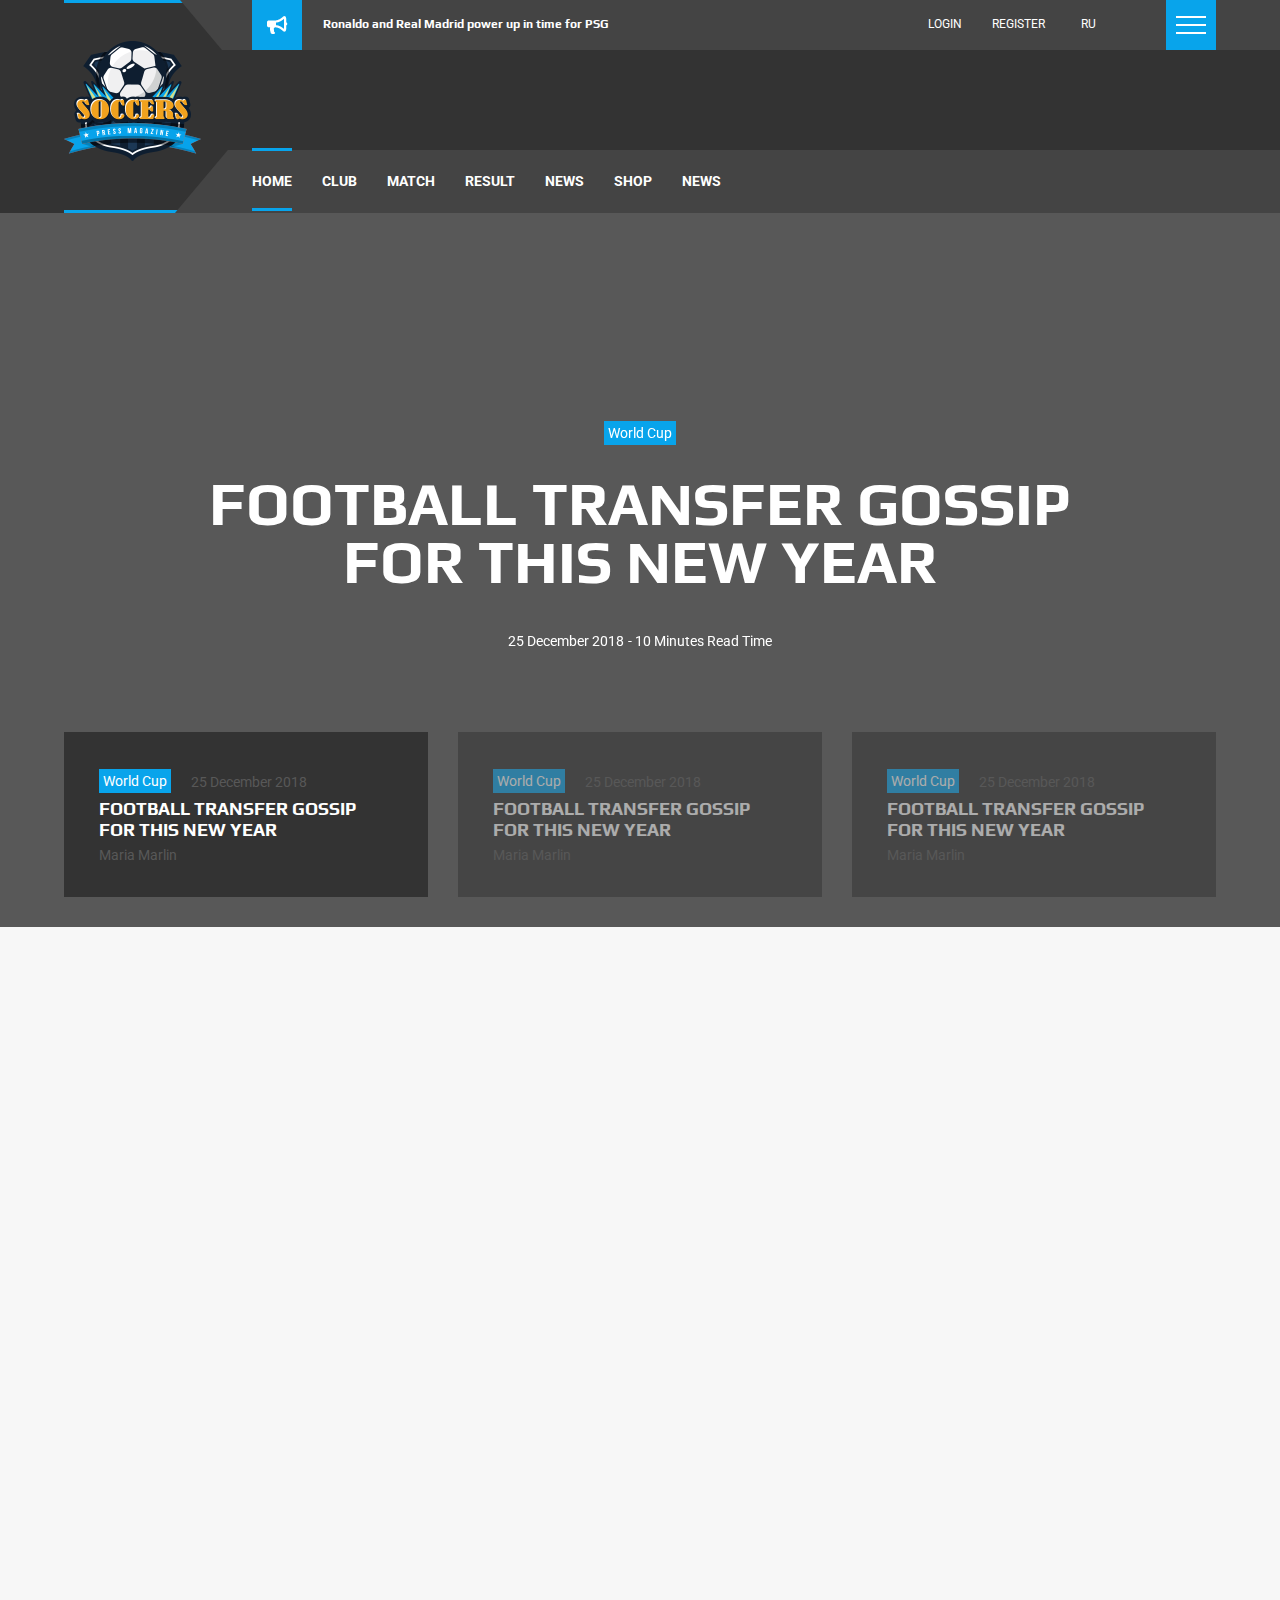
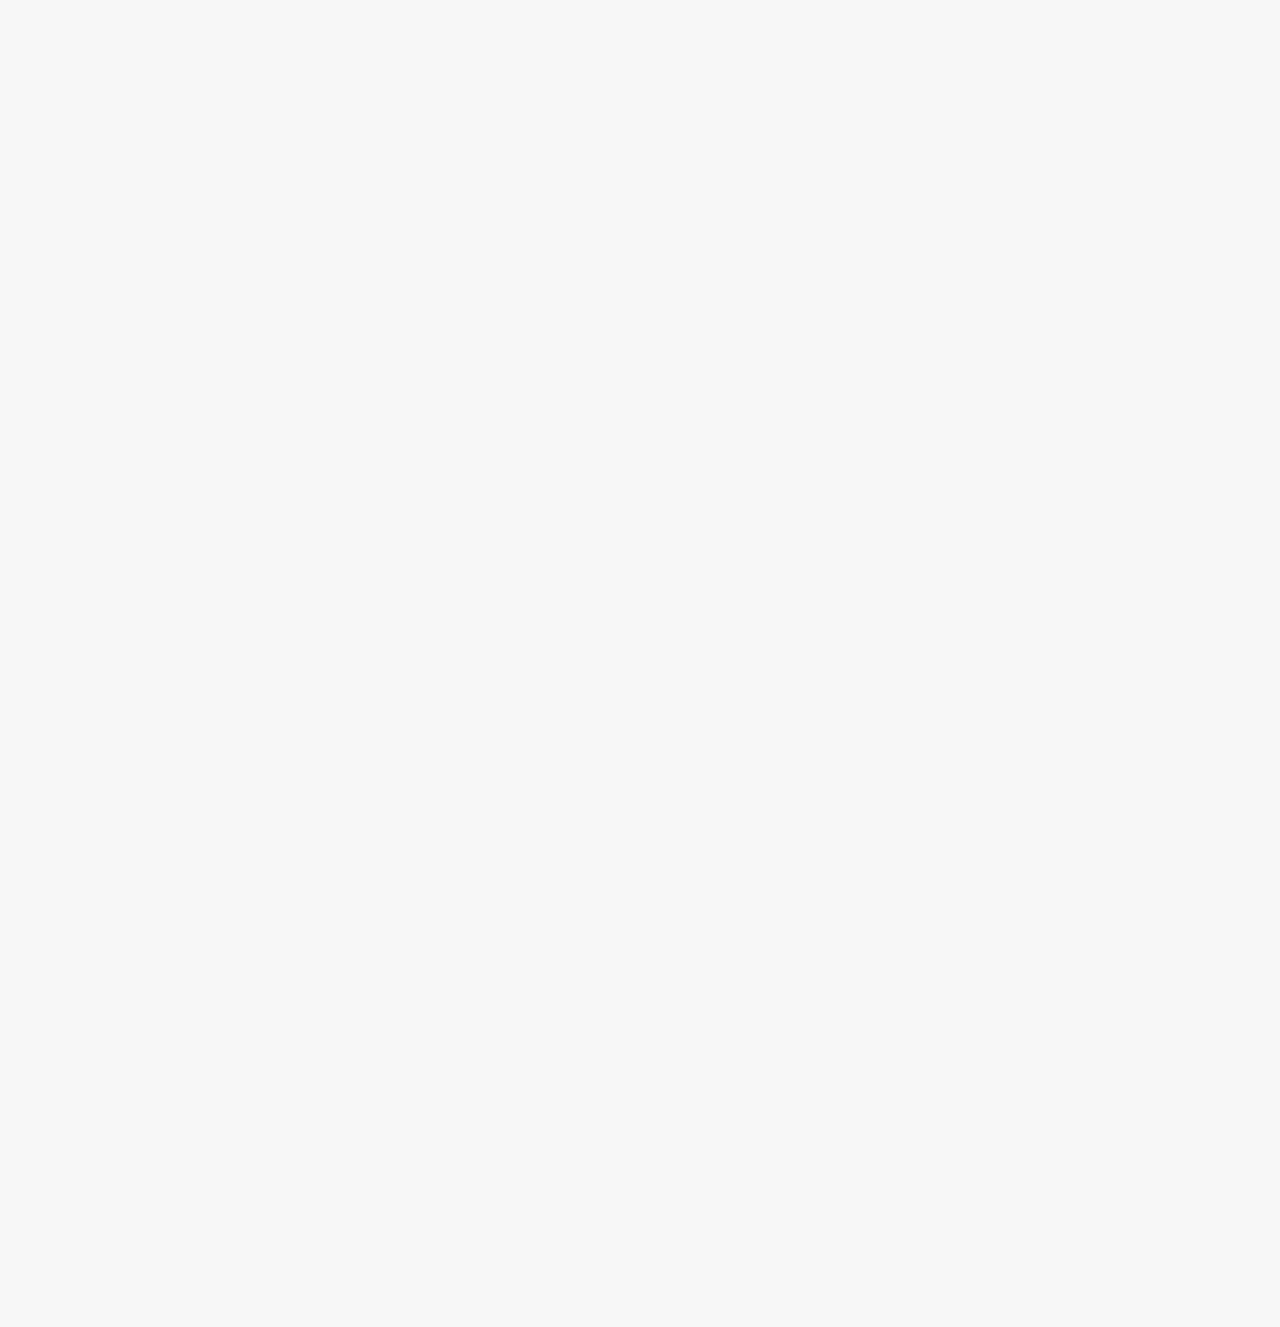
==== index.html @ 6a96afa2 "Сделал главный слайдер" ====
<!DOCTYPE html>
<html lang="ru">
<head>
  <meta charset="UTF-8">
  <meta http-equiv="X-UA-Compatible" content="IE=edge">
  <meta name="viewport" content="width=device-width, initial-scale=1.0">
  <title>Главная страница</title>
  <link rel="preconnect" href="https://fonts.googleapis.com">
  <link rel="preconnect" href="https://fonts.gstatic.com" crossorigin>
  <link href="https://fonts.googleapis.com/css2?family=Play:wght@400;700&family=Roboto:wght@300;400;500;700&display=swap"
    rel="stylesheet">
  <link rel="stylesheet" href="css/swiper-bundle.min.css">
  <link rel="stylesheet" href="css/style.css">
  <script src="https://kit.fontawesome.com/0639a1d61b.js" crossorigin="anonymous"></script>
</head>
<body>
  <header class="header">
    <div class="container">
      <div class="header-wrapper">
        <div class="header-top">
          <a href="" class="header__logo">
            <img src="img/logo/logo.png" alt="Logo">
          </a>
          <div class="header-top__recent">
            <a href="#" class="header-top__recent-btn">
              <img src="img/icon/header/recent.png" alt="">
            </a>
            <a href="" class="header-top__recent-news">
              <h4>Ronaldo and Real Madrid power up in time for PSG</h4>
            </a>
          </div>
          <!-- /.header-top__left -->

          <div class="header-top__nav">
            <a class="link header-top__link">
              Login
            </a>
            <a class="link header-top__link">
              Register
            </a>
            <div class="header-top__dropdown">
              <button class="header-top__dropbtn">RU
              </button>
              <div class="header-top__list">
                <a class="header-top__current" href="#">RU</a>
                <a href="#">UA</a>
              </div>
            </div>
          </div>
          <!-- /.header-top__nav -->

          <div class="menu header-menu">
            <button class="menu-button menu-start menu-line header-menu__button header-menu__line">
              <span>меню</span>
            </button>
          </div>
          <!-- /.header-top__menu -->
          <div class="background-top"></div>
        </div>
        <!-- /.header-top -->

        <div class="header-bottom">
          <nav class="header-nav">
            <ul class="header-nav__list">
              <li class="header-nav__item">
                <a href="#" class="link active-link header-nav__link header-nav__link--this">Home</a>
              </li>
              <li class="header-nav__item">
                <a href="#" class="link header-nav__link">Club</a>
              </li>
              <li class="header-nav__item">
                <a href="#" class="link header-nav__link">Match</a>
              </li>
              <li class="header-nav__item">
                <a href="#" class="link header-nav__link">Result</a>
              </li>
              <li class="header-nav__item">
                <a href="#" class="link header-nav__link">News</a>
              </li>
              <li class="header-nav__item">
                <a href="#" class="link header-nav__link">Shop</a>
              </li>
              <li class="header-nav__item">
                <a href="#" class="link header-nav__link">News</a>
              </li>
            </ul>
            <!-- /.header-nav__list -->
          </nav>
          <!-- /.header__nav -->

          <div class="header__social">
            <a href="" class="header__solial-link"><img src="" alt="">
              <i class="fab fa-telegram-plane"></i>
            </a>
            <a href="" class="header__solial-link"><img src="" alt="">
              <i class="fab fa-instagram"></i>
            </a>
            <a href="" class="header__solial-link"><img src="" alt=""></a>
          </div>
          <!-- /.header__social -->
          <div class="background-bottom"></div>
        </div>
        <!-- /.header-bottom -->
        
      </div>
      <!-- /.header-wrapper -->
    </div>
    <!-- /.container -->
  </header>
  <!-- /.header -->
  <div class="header-x"></div>

  <main class="main">
    <section class="top-slider">
      <div class="container">
        <div class="top-slider__wrapper">
          <div class="swiper mySwiper2 top-slider__top">
            <div class="swiper-wrapper top-slider__swiper-wrapper">
              <div class="swiper-slide top-slider__slide">
                <a href="#" class="top-slider__category">World Cup</a>
                <a href="#" class="top-slider__date">
                  <span>25 December 2018</span>
                  <span>- 10 Minutes Read Time</span>
                </a>
                <a href="#" class="top-slider__link">
                  <h3 class="title top-slider__title">Football transfer gossip for
                    this new year</h3>
                </a>
                <a href="#" class="top-slider__autor">
                  <span>Maria Marlin</span>
                </a>
              </div>
              <div class="swiper-slide top-slider__slide">
                <a href="#" class="top-slider__category">World Cup</a>
                <a href="#" class="top-slider__date">
                  <span>25 December 2018</span>
                  <span>- 10 Minutes Read Time</span>
                </a>
                <a href="#" class="top-slider__link">
                  <h3 class="title top-slider__title">Football transfer gossip for
                    this new year</h3>
                </a>
                <a href="#" class="top-slider__autor">
                  <span>Maria Marlin</span>
                </a>
              </div>
              <div class="swiper-slide top-slider__slide">
                <a href="#" class="top-slider__category">World Cup</a>
                <a href="#" class="top-slider__date">
                  <span>25 December 2018</span>
                  <span>- 10 Minutes Read Time</span>
                </a>
                <a href="#" class="top-slider__link">
                  <h3 class="title top-slider__title">Football transfer gossip for
                    this new year</h3>
                </a>
                <a href="#" class="top-slider__autor">
                  <span>Maria Marlin</span>
                </a>
              </div>
              <div class="swiper-slide top-slider__slide">
                <a href="#" class="top-slider__category">World Cup</a>
                <a href="#" class="top-slider__date">
                  <span>25 December 2018</span>
                  <span>- 10 Minutes Read Time</span>
                </a>
                <a href="#" class="top-slider__link">
                  <h3 class="title top-slider__title">Football transfer gossip for
                    this new year</h3>
                </a>
                <a href="#" class="top-slider__autor">
                  <span>Maria Marlin</span>
                </a>
              </div>
              <div class="swiper-slide top-slider__slide">
                <a href="#" class="top-slider__category">World Cup</a>
                <a href="#" class="top-slider__date">
                  <span>25 December 2018</span>
                  <span>- 10 Minutes Read Time</span>
                </a>
                <a href="#" class="top-slider__link">
                  <h3 class="title top-slider__title">Football transfer gossip for
                    this new year</h3>
                </a>
                <a href="#" class="top-slider__autor">
                  <span>Maria Marlin</span>
                </a>
              </div>
            </div>
          </div>
          <div thumbsSlider="" class="swiper mySwiper top-slider__bottom">
            <div class="swiper-wrapper top-slider__swiper-wrapper">
              <div class="swiper-slide top-slider__slide">
                <a href="#" class="top-slider__category">World Cup</a>
                <a href="#" class="top-slider__date">
                  <span>25 December 2018</span>
                  <span>10 Minutes Read Time</span>
                </a>
                <a href="#" class="top-slider__link">
                  <h3 class="title top-slider__title">Football transfer gossip for
                  this new year</h3>
                </a>
                <a href="#" class="top-slider__autor">
                  <span>Maria Marlin</span>
                </a>
              </div>
              <div class="swiper-slide top-slider__slide">
                <a href="#" class="top-slider__category">World Cup</a>
                <a href="#" class="top-slider__date">
                  <span>25 December 2018</span>
                  <span>10 Minutes Read Time</span>
                </a>
                <a href="#" class="top-slider__link">
                  <h3 class="title top-slider__title">Football transfer gossip for
                    this new year</h3>
                </a>
                <a href="#" class="top-slider__autor">
                  <span>Maria Marlin</span>
                </a>
              </div>
              <div class="swiper-slide top-slider__slide">
                <a href="#" class="top-slider__category">World Cup</a>
                <a href="#" class="top-slider__date">
                  <span>25 December 2018</span>
                  <span>10 Minutes Read Time</span>
                </a>
                <a href="#" class="top-slider__link">
                  <h3 class="title top-slider__title">Football transfer gossip for
                    this new year</h3>
                </a>
                <a href="#" class="top-slider__autor">
                  <span>Maria Marlin</span>
                </a>
              </div>
              <div class="swiper-slide top-slider__slide">
                <a href="#" class="top-slider__category">World Cup</a>
                <a href="#" class="top-slider__date">
                  <span>25 December 2018</span>
                  <span>10 Minutes Read Time</span>
                </a>
                <a href="#" class="top-slider__link">
                  <h3 class="title top-slider__title">Football transfer gossip for
                    this new year</h3>
                </a>
                <a href="#" class="top-slider__autor">
                  <span>Maria Marlin</span>
                </a>
              </div>
              <div class="swiper-slide top-slider__slide">
                <a href="#" class="top-slider__category">World Cup</a>
                <a href="#" class="top-slider__date">
                  <span>25 December 2018</span>
                  <span>10 Minutes Read Time</span>
                </a>
                <a href="#" class="top-slider__link">
                  <h3 class="title top-slider__title">Football transfer gossip for
                    this new year</h3>
                </a>
                <a href="#" class="top-slider__autor">
                  <span>Maria Marlin</span>
                </a>
              </div>
            </div>
          </div>
        </div>
        <!-- /.top-slider__wrapper -->
      </div>
      <!-- /.container -->
    </section>
    <!-- /.top-slider -->

  </main>
  <!-- /.main -->

  <div class="height"></div>

  <script src="js/plugins/swiper-bundle.min.js"></script>
  <script src="js/script.js"></script>
</body>
</html>
---- css/style.css ----
/*! normalize.css v8.0.1 | MIT License | github.com/necolas/normalize.css */
/* Document
   ========================================================================== */
/**
 * 1. Correct the line height in all browsers.
 * 2. Prevent adjustments of font size after orientation changes in iOS.
 */
html {
  line-height: 1.15;
  /* 1 */
  -webkit-text-size-adjust: 100%;
  /* 2 */
}

/* Sections
   ========================================================================== */
/**
 * Remove the margin in all browsers.
 */
body {
  margin: 0;
}

/**
 * Render the `main` element consistently in IE.
 */
main {
  display: block;
}

/**
 * Correct the font size and margin on `h1` elements within `section` and
 * `article` contexts in Chrome, Firefox, and Safari.
 */
h1 {
  font-size: 2em;
  margin: 0.67em 0;
}

/* Grouping content
   ========================================================================== */
/**
 * 1. Add the correct box sizing in Firefox.
 * 2. Show the overflow in Edge and IE.
 */
hr {
  box-sizing: content-box;
  /* 1 */
  height: 0;
  /* 1 */
  overflow: visible;
  /* 2 */
}

/**
 * 1. Correct the inheritance and scaling of font size in all browsers.
 * 2. Correct the odd `em` font sizing in all browsers.
 */
pre {
  font-family: monospace, monospace;
  /* 1 */
  font-size: 1em;
  /* 2 */
}

/* Text-level semantics
   ========================================================================== */
/**
 * Remove the gray background on active links in IE 10.
 */
a {
  background-color: transparent;
}

/**
 * 1. Remove the bottom border in Chrome 57-
 * 2. Add the correct text decoration in Chrome, Edge, IE, Opera, and Safari.
 */
abbr[title] {
  border-bottom: none;
  /* 1 */
  text-decoration: underline;
  /* 2 */
  text-decoration: underline dotted;
  /* 2 */
}

/**
 * Add the correct font weight in Chrome, Edge, and Safari.
 */
b,
strong {
  font-weight: bolder;
}

/**
 * 1. Correct the inheritance and scaling of font size in all browsers.
 * 2. Correct the odd `em` font sizing in all browsers.
 */
code,
kbd,
samp {
  font-family: monospace, monospace;
  /* 1 */
  font-size: 1em;
  /* 2 */
}

/**
 * Add the correct font size in all browsers.
 */
small {
  font-size: 80%;
}

/**
 * Prevent `sub` and `sup` elements from affecting the line height in
 * all browsers.
 */
sub,
sup {
  font-size: 75%;
  line-height: 0;
  position: relative;
  vertical-align: baseline;
}

sub {
  bottom: -0.25em;
}

sup {
  top: -0.5em;
}

/* Embedded content
   ========================================================================== */
/**
 * Remove the border on images inside links in IE 10.
 */
img {
  border-style: none;
}

/* Forms
   ========================================================================== */
/**
 * 1. Change the font styles in all browsers.
 * 2. Remove the margin in Firefox and Safari.
 */
button,
input,
optgroup,
select,
textarea {
  font-family: inherit;
  /* 1 */
  font-size: 100%;
  /* 1 */
  line-height: 1.15;
  /* 1 */
  margin: 0;
  /* 2 */
}

/**
 * Show the overflow in IE.
 * 1. Show the overflow in Edge.
 */
button,
input {
  /* 1 */
  overflow: visible;
}

/**
 * Remove the inheritance of text transform in Edge, Firefox, and IE.
 * 1. Remove the inheritance of text transform in Firefox.
 */
button,
select {
  /* 1 */
  text-transform: none;
}

/**
 * Correct the inability to style clickable types in iOS and Safari.
 */
button,
[type="button"],
[type="reset"],
[type="submit"] {
  -webkit-appearance: button;
}

/**
 * Remove the inner border and padding in Firefox.
 */
button::-moz-focus-inner,
[type="button"]::-moz-focus-inner,
[type="reset"]::-moz-focus-inner,
[type="submit"]::-moz-focus-inner {
  border-style: none;
  padding: 0;
}

/**
 * Restore the focus styles unset by the previous rule.
 */
button:-moz-focusring,
[type="button"]:-moz-focusring,
[type="reset"]:-moz-focusring,
[type="submit"]:-moz-focusring {
  outline: 1px dotted ButtonText;
}

/**
 * Correct the padding in Firefox.
 */
fieldset {
  padding: 0.35em 0.75em 0.625em;
}

/**
 * 1. Correct the text wrapping in Edge and IE.
 * 2. Correct the color inheritance from `fieldset` elements in IE.
 * 3. Remove the padding so developers are not caught out when they zero out
 *    `fieldset` elements in all browsers.
 */
legend {
  box-sizing: border-box;
  /* 1 */
  color: inherit;
  /* 2 */
  display: table;
  /* 1 */
  max-width: 100%;
  /* 1 */
  padding: 0;
  /* 3 */
  white-space: normal;
  /* 1 */
}

/**
 * Add the correct vertical alignment in Chrome, Firefox, and Opera.
 */
progress {
  vertical-align: baseline;
}

/**
 * Remove the default vertical scrollbar in IE 10+.
 */
textarea {
  overflow: auto;
}

/**
 * 1. Add the correct box sizing in IE 10.
 * 2. Remove the padding in IE 10.
 */
[type="checkbox"],
[type="radio"] {
  box-sizing: border-box;
  /* 1 */
  padding: 0;
  /* 2 */
}

/**
 * Correct the cursor style of increment and decrement buttons in Chrome.
 */
[type="number"]::-webkit-inner-spin-button,
[type="number"]::-webkit-outer-spin-button {
  height: auto;
}

/**
 * 1. Correct the odd appearance in Chrome and Safari.
 * 2. Correct the outline style in Safari.
 */
[type="search"] {
  -webkit-appearance: textfield;
  /* 1 */
  outline-offset: -2px;
  /* 2 */
}

/**
 * Remove the inner padding in Chrome and Safari on macOS.
 */
[type="search"]::-webkit-search-decoration {
  -webkit-appearance: none;
}

/**
 * 1. Correct the inability to style clickable types in iOS and Safari.
 * 2. Change font properties to `inherit` in Safari.
 */
::-webkit-file-upload-button {
  -webkit-appearance: button;
  /* 1 */
  font: inherit;
  /* 2 */
}

/* Interactive
   ========================================================================== */
/*
 * Add the correct display in Edge, IE 10+, and Firefox.
 */
details {
  display: block;
}

/*
 * Add the correct display in all browsers.
 */
summary {
  display: list-item;
}

/* Misc
   ========================================================================== */
/**
 * Add the correct display in IE 10+.
 */
template {
  display: none;
}

/**
 * Add the correct display in IE 10.
 */
[hidden] {
  display: none;
}

* {
  box-sizing: border-box;
}

img {
  margin: 0;
  max-width: 100%;
}

li {
  list-style-type: none;
}

h1, h2, h3, h4, p {
  margin: 0;
}

h1, h2, h3, h4, h5, h6 {
  font-family: 'Play', sans-serif;
}

p {
  color: #444444;
}

button, input, a {
  outline: none;
  cursor: pointer;
  color: #ffffff;
}

html {
  scroll-behavior: smooth;
}

body {
  position: relative;
  height: 100%;
  background-color: #F7F7F7;
  color: #ffffff;
  font-family: 'Roboto', sans-serif;
  font-size: 16px;
}

.container {
  width: 90%;
  max-width: 1170px;
  margin: auto;
}

.title {
  font-family: 'Play', sans-serif;
  font-weight: 700;
  font-style: normal;
  letter-spacing: normal;
  text-transform: uppercase;
  line-height: normal;
  text-decoration: none;
}

.header {
  background-color: #333333;
  position: fixed;
  top: 0;
  left: 0;
  right: 0;
  overflow: hidden;
  z-index: 100;
}

.header-wrapper {
  position: relative;
}

.header__logo img {
  height: 120px;
}

.header__logo {
  position: absolute;
  z-index: -1;
  top: 0;
  padding-top: 38px;
  padding-bottom: 45px;
  border-top: 3px solid #08a4eb;
  border-bottom: 3px solid #08a4eb;
  transition: all 0.4s ease;
}

.header__logo--scroll {
  transition: all 0.4s ease;
  transform: scale(0.4) translateY(-90px);
  border-top: 0px solid #08a4eb;
  border-bottom: 0px solid #08a4eb;
  padding: 0;
}

.header-top {
  position: relative;
  display: flex;
  justify-content: space-between;
  align-items: center;
  height: 50px;
  z-index: 10;
}

.header-top__recent {
  display: flex;
  justify-content: space-between;
  align-items: center;
  margin-left: 188px;
}

.header-top__recent-btn {
  height: 50px;
  width: 50px;
  background-color: #08a4eb;
  margin-right: 21px;
  display: flex;
  align-items: center;
  justify-content: center;
}

.header-top__recent-news {
  font-size: 12px;
  font-weight: 400;
  font-style: normal;
  letter-spacing: normal;
  text-align: left;
  text-decoration: none;
}

.header-top__nav {
  display: flex;
  align-items: center;
  justify-content: space-between;
  margin-right: 84px;
}

.header-top__link {
  font-size: 12px;
  font-weight: 400;
  font-style: normal;
  letter-spacing: normal;
  margin-right: 30px;
  text-transform: uppercase;
}

.header-top__dropdown {
  display: flex;
  align-items: start;
}

.header-top__dropbtn {
  padding: none;
  border: none;
  background-color: transparent;
  font-size: 12px;
  font-weight: 400;
  font-style: normal;
  letter-spacing: normal;
  margin-right: 30px;
  text-transform: uppercase;
}

.header-top__list {
  display: none;
}

.header-menu {
  position: absolute;
  top: 0;
  right: 0;
  height: 50px;
  width: 50px;
  background-color: #08a4eb;
  z-index: 11;
}

.header-bottom {
  position: relative;
  margin-top: 100px;
  height: 63px;
  display: flex;
  justify-content: space-between;
  align-items: center;
  z-index: 10;
  transition: all 0.4s ease;
}

.header-bottom--scroll {
  transition: all 0.4s ease;
  margin-top: 10px;
}

.header-bottom--opacity {
  z-index: -100;
  margin-top: -64px;
  opacity: 0;
}

.header-nav {
  margin-left: 188px;
}

.header-nav__list {
  padding: 0;
  display: flex;
  justify-content: space-between;
}

.header-nav__link {
  position: relative;
  font-size: 14px;
  font-weight: 700;
  font-style: normal;
  letter-spacing: normal;
  text-transform: uppercase;
  margin-right: 30px;
  text-decoration: none;
}

.header-nav__link--this {
  padding-top: 22px;
  padding-bottom: 19px;
  border-top: 3px solid #08a4eb;
  border-bottom: 3px solid #08a4eb;
}

.header__social {
  display: flex;
  align-items: center;
}

.header__solial-link {
  text-decoration: none;
  margin-right: 30px;
  font-size: 20px;
  font-weight: 400;
  font-style: normal;
  line-height: normal;
  letter-spacing: normal;
}

.active-link {
  position: relative;
}

.background-top {
  position: absolute;
  z-index: -1;
  top: 0;
  right: -100vw;
  left: 137px;
  height: 50px;
  background-color: #444444;
  transform: skew(40deg, 0);
}

.background-bottom {
  height: 64px;
  background-color: #444444;
  position: absolute;
  z-index: -1;
  top: 0;
  right: -100vw;
  left: 137px;
  transform: skew(-40deg, 0);
}

.menu:focus {
  outline: none;
}

.menu-button {
  display: block;
  position: absolute;
  right: 0;
  top: 0;
  overflow: hidden;
  margin: 0;
  padding: 0;
  width: 50px;
  height: 72px;
  font-size: 0;
  box-shadow: none;
  cursor: pointer;
  background-color: transparent;
  border: none;
}

.menu-button:focus {
  outline: none;
}

.menu-button span {
  display: block;
  position: absolute;
  top: 24px;
  left: 10px;
  right: 10px;
  height: 2px;
  background: #fff;
}

.menu-button span::before, .menu .menu-button span::after {
  position: absolute;
  display: block;
  left: 0;
  width: 100%;
  height: 2px;
  background: #fff;
  content: "";
}

.menu-button span::before {
  top: -8px;
}

.menu-button span::after {
  bottom: -8px;
}

.menu-line span {
  transition: all 0.3s ease;
}

.menu-line span::before, .menu .menu-line span::after {
  transition-duration: 0.3s, 0.3s;
  transition-delay: 0.3s, 0s;
}

.menu-line span::before {
  transition-property: top, transform;
}

.menu-line span::after {
  transition-property: bottom, transform;
}

.menu-line.menu-active span {
  background: none;
}

.menu-line.menu-active span::before {
  top: 0;
  transform: rotate(-45deg);
}

.menu-line.menu-active span::after {
  bottom: 0;
  transform: rotate(45deg);
}

.menu-line.menu-active span::before .menu-line.menu-active span::after {
  transition-delay: 0s, 0.3s;
}

.height {
  height: 2000px;
}

.header-x {
  height: 50px;
  background-color: #585858;
}

.swiper {
  width: 100%;
  height: 100%;
}

.swiper-slide {
  text-align: center;
  font-size: 18px;
  background: #fff;
  /* Center slide text vertically */
  display: flex;
  justify-content: center;
  align-items: center;
}

.swiper-slide img {
  display: block;
  width: 100%;
  height: 100%;
  object-fit: cover;
}

.swiper {
  width: 100%;
  height: 300px;
  margin-left: auto;
  margin-right: auto;
}

.swiper-slide {
  background-size: cover;
  background-position: center;
}

.mySwiper2 {
  height: 432px;
  width: 100%;
}

.mySwiper {
  height: 165px;
  box-sizing: border-box;
  margin-top: 30px;
  padding: 0;
}

.mySwiper .swiper-slide {
  width: 25%;
  height: 100%;
  opacity: 0.5;
}

.mySwiper .swiper-slide-thumb-active {
  opacity: 1;
}

.swiper-slide img {
  display: block;
  width: 100%;
  height: 100%;
  object-fit: cover;
}

.top-slider {
  background-color: #585858;
}

.top-slider__wrapper {
  padding-top: 220px;
  overflow: hidden;
  padding-bottom: 30px;
  transition: all 0.4s ease;
}

.top-slider__wrapper--padding {
  transition: all 0.4s ease;
  padding-top: 50px;
}

.top-slider__slide span {
  font-size: 14px;
  font-weight: 400;
  font-style: normal;
  letter-spacing: normal;
  line-height: normal;
  color: #585858;
}

.top-slider__date {
  text-decoration: none;
}

.top-slider__bottom .top-slider__date span:nth-child(2) {
  display: none;
}

.top-slider__bottom .top-slider__slide {
  display: flex;
  background-color: #333333;
  padding: 35px 35px 30px 35px;
  justify-content: start;
  flex-wrap: wrap;
  align-items: center;
}

.top-slider__bottom .top-slider__link {
  flex-basis: 100%;
}

.top-slider__category {
  padding: 4px;
  background-color: #08a4eb;
  text-decoration: none;
  font-size: 14px;
  font-weight: 400;
  font-style: normal;
  letter-spacing: normal;
  line-height: normal;
  color: #fff;
}

.top-slider__autor {
  text-decoration: none;
}

.top-slider__bottom .top-slider__category {
  margin-right: 20px;
}

.top-slider__bottom .top-slider__title {
  font-size: 18px;
  text-align: left;
}

.top-slider__link {
  text-decoration: none;
}

.top-slider__top .top-slider__slide {
  background-color: transparent;
  display: flex;
  flex-direction: column;
  align-items: center;
  justify-content: center;
  padding-top: 100px;
}

.top-slider__top .top-slider__category {
  color: #fff;
  order: 1;
}

.top-slider__top .top-slider__link {
  width: 80%;
  margin-top: 30px;
  margin-bottom: 39px;
  padding: 0;
  order: 2;
}

.top-slider__top .top-slider__title {
  font-size: 60px;
  line-height: 58px;
  font-style: normal;
  letter-spacing: normal;
  font-weight: 700;
}

.top-slider__top .top-slider__date {
  text-decoration: none;
  order: 3;
}

.top-slider__top .top-slider__date span {
  color: #fff;
}

.top-slider__top .top-slider__autor {
  display: none;
}
/*# sourceMappingURL=style.css.map */
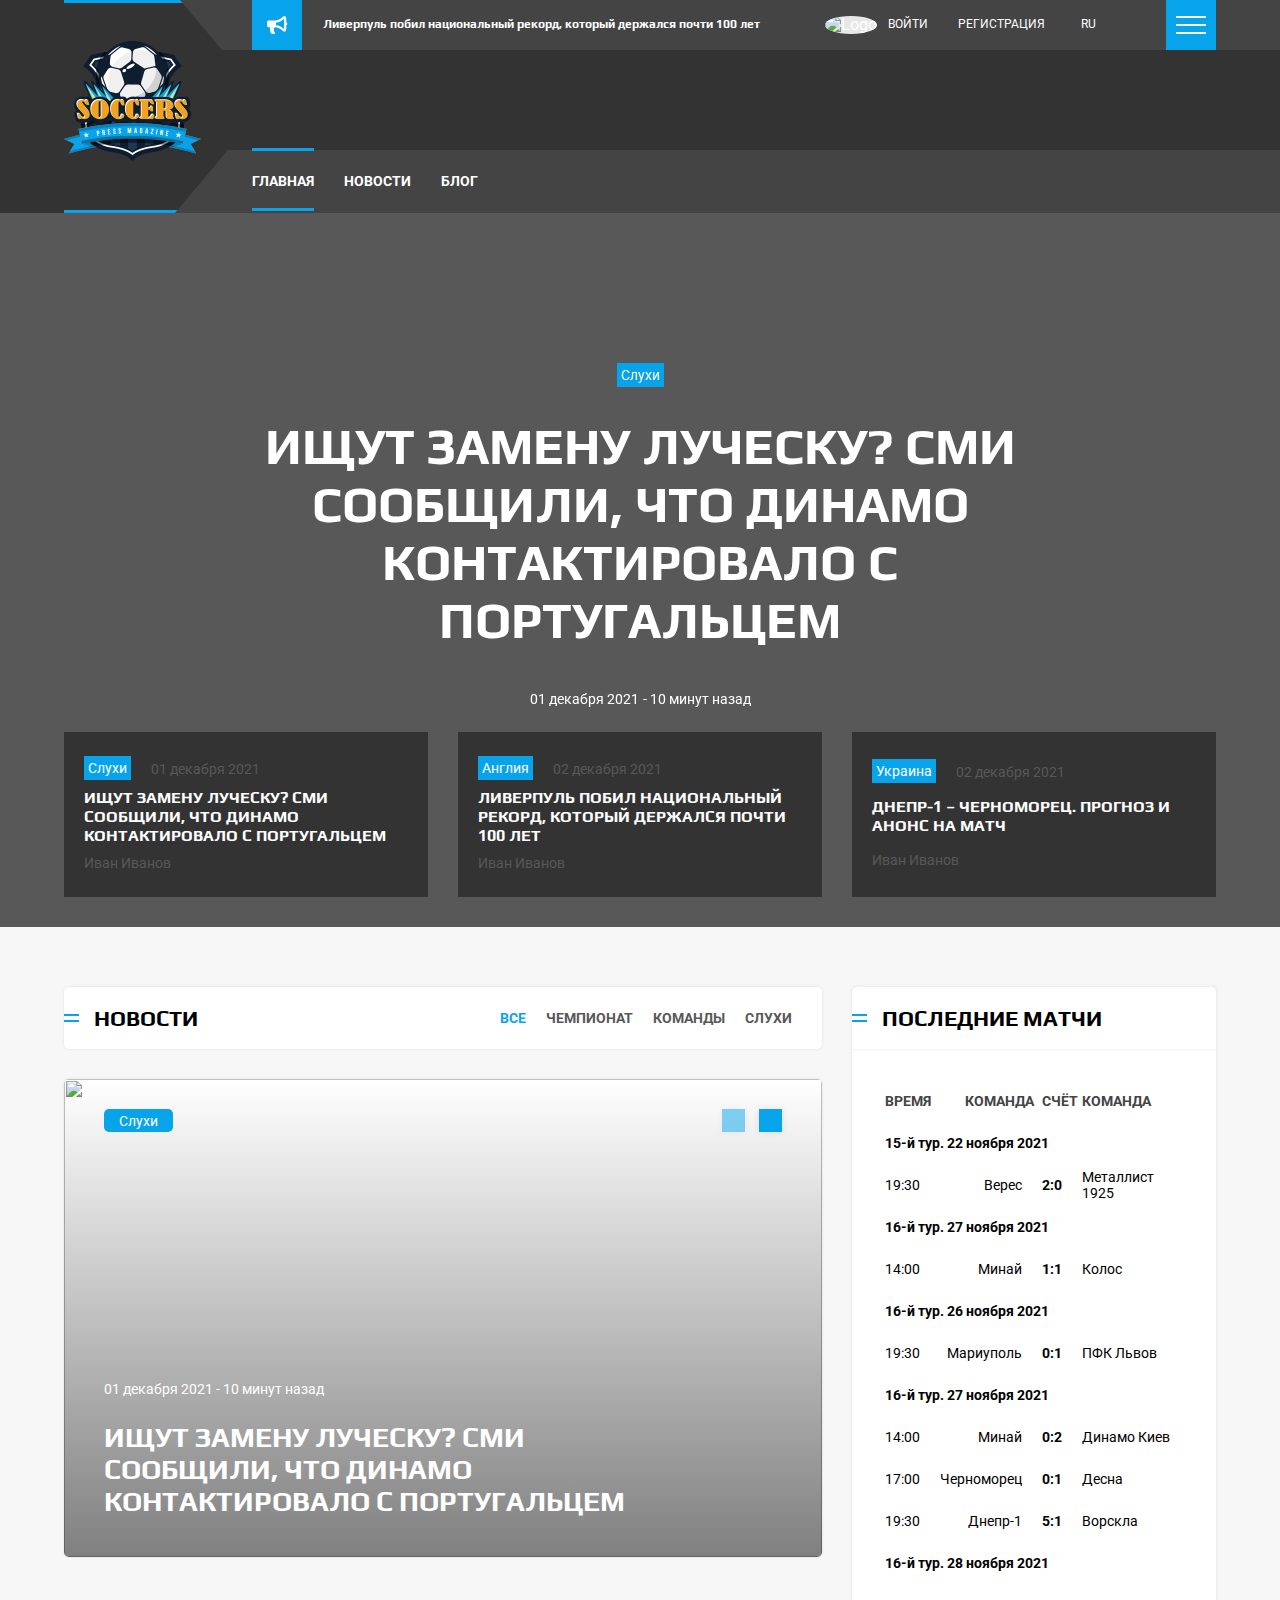
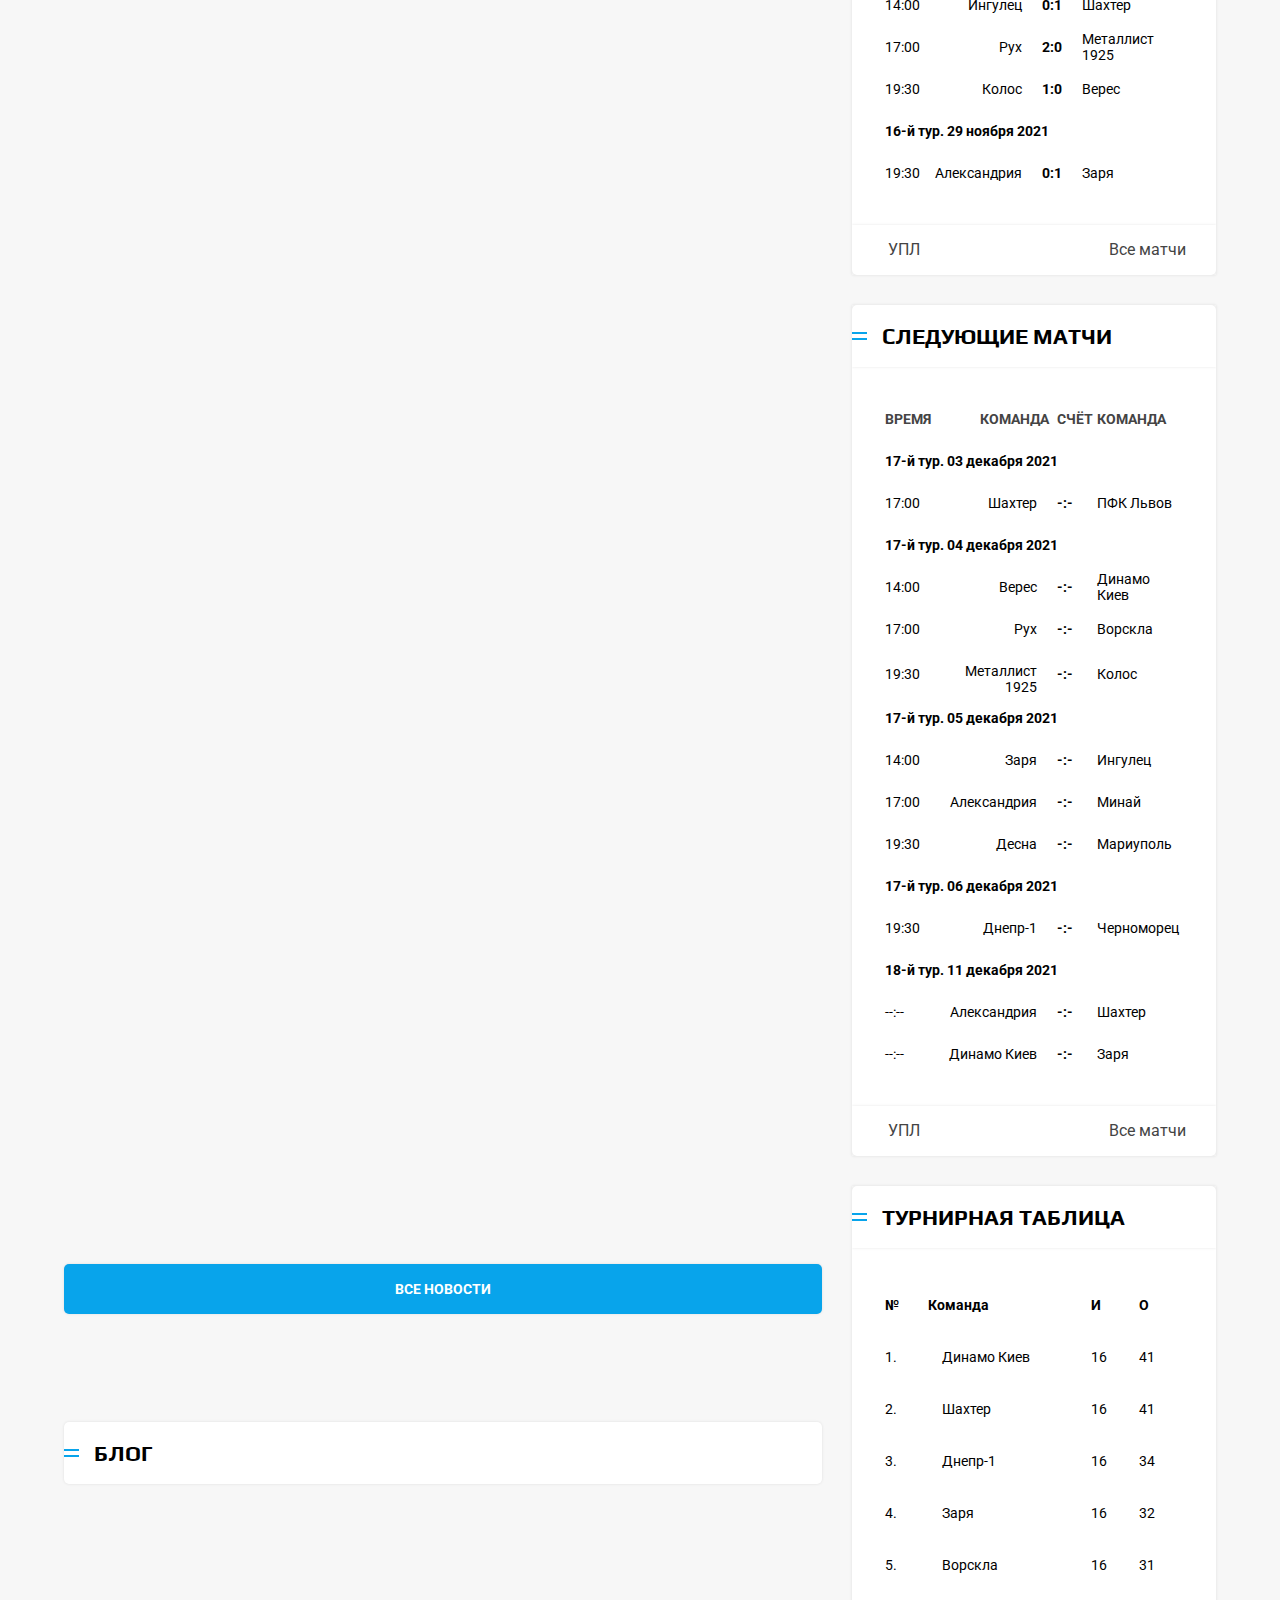
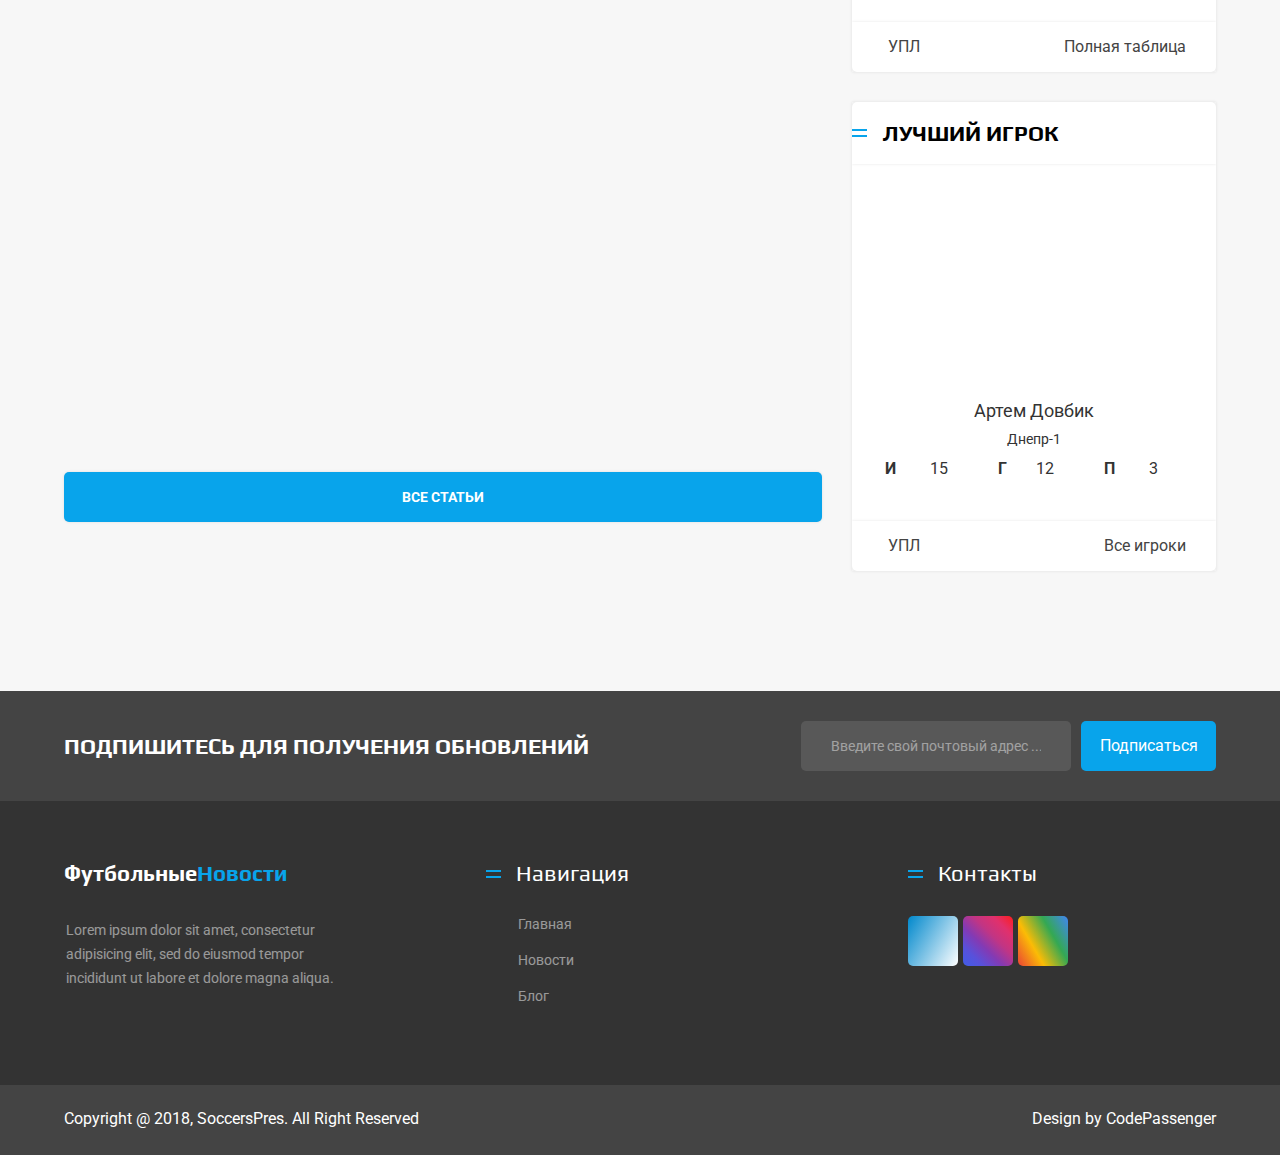
==== commit 01d2b1da: "Анимации" ====
--- a/index.html
+++ b/index.html
@@ -9,6 +9,7 @@
   <link rel="preconnect" href="https://fonts.gstatic.com" crossorigin>
   <link href="https://fonts.googleapis.com/css2?family=Play:wght@400;700&family=Roboto:wght@300;400;500;700&display=swap"
     rel="stylesheet">
+  <link rel="stylesheet" href="css/aos.css">
   <link rel="stylesheet" href="css/swiper-bundle.min.css">
   <link rel="stylesheet" href="css/style.css">
   <script src="https://kit.fontawesome.com/0639a1d61b.js" crossorigin="anonymous"></script>
@@ -22,24 +23,27 @@
             <img src="img/logo/logo.png" alt="Logo">
           </a>
           <div class="header-top__recent">
-            <a href="#" class="header-top__recent-btn">
+            <a href="#" class="button header-top__recent-btn">
               <img src="img/icon/header/recent.png" alt="">
             </a>
             <a href="" class="header-top__recent-news">
-              <h4>Ronaldo and Real Madrid power up in time for PSG</h4>
+              <h4>Ливерпуль побил национальный рекорд, который держался почти 100 лет</h4>
             </a>
           </div>
           <!-- /.header-top__left -->
 
           <div class="header-top__nav">
-            <a class="link header-top__link">
-              Login
+            <a class="header-top__login">
+              <img src="img/news/test.jpg" alt="Logo">
             </a>
             <a class="link header-top__link">
-              Register
+              Войти
+            </a>
+            <a class="link header-top__link">
+              Регистрация
             </a>
             <div class="header-top__dropdown">
-              <button class="header-top__dropbtn">RU
+              <button class="dropbtn header-top__dropbtn">RU <i class="fas fa-chevron-down"></i>
               </button>
               <div class="header-top__list">
                 <a class="header-top__current" href="#">RU</a>
@@ -48,7 +52,6 @@
             </div>
           </div>
           <!-- /.header-top__nav -->
-
           <div class="menu header-menu">
             <button class="menu-button menu-start menu-line header-menu__button header-menu__line">
               <span>меню</span>
@@ -63,25 +66,13 @@
           <nav class="header-nav">
             <ul class="header-nav__list">
               <li class="header-nav__item">
-                <a href="#" class="link active-link header-nav__link header-nav__link--this">Home</a>
+                <a href="#" class="link active-link header-nav__link header-nav__link--this">Главная</a>
               </li>
               <li class="header-nav__item">
-                <a href="#" class="link header-nav__link">Club</a>
+                <a href="#" class="link header-nav__link">Новости</a>
               </li>
               <li class="header-nav__item">
-                <a href="#" class="link header-nav__link">Match</a>
-              </li>
-              <li class="header-nav__item">
-                <a href="#" class="link header-nav__link">Result</a>
-              </li>
-              <li class="header-nav__item">
-                <a href="#" class="link header-nav__link">News</a>
-              </li>
-              <li class="header-nav__item">
-                <a href="#" class="link header-nav__link">Shop</a>
-              </li>
-              <li class="header-nav__item">
-                <a href="#" class="link header-nav__link">News</a>
+                <a href="#" class="link header-nav__link">Блог</a>
               </li>
             </ul>
             <!-- /.header-nav__list -->
@@ -95,7 +86,6 @@
             <a href="" class="header__solial-link"><img src="" alt="">
               <i class="fab fa-instagram"></i>
             </a>
-            <a href="" class="header__solial-link"><img src="" alt=""></a>
           </div>
           <!-- /.header__social -->
           <div class="background-bottom"></div>
@@ -109,155 +99,152 @@
   </header>
   <!-- /.header -->
   <div class="header-x"></div>
+  <div class="background-mobile"></div>
 
   <main class="main">
     <section class="top-slider">
       <div class="container">
         <div class="top-slider__wrapper">
+          <div class="top-slider__pagination">
+            <div class="top-slider__pagination-wrap">
+              <button class="top-slider__btn top-slider__prev"><i class="fas fa-angle-left"></i></button>
+              <button class="top-slider__btn top-slider__next"><i class="fas fa-angle-right"></i></button>
+            </div>
+          </div>
           <div class="swiper mySwiper2 top-slider__top">
             <div class="swiper-wrapper top-slider__swiper-wrapper">
               <div class="swiper-slide top-slider__slide">
-                <a href="#" class="top-slider__category">World Cup</a>
+                <a href="#" class="top-slider__category">Слухи</a>
                 <a href="#" class="top-slider__date">
-                  <span>25 December 2018</span>
-                  <span>- 10 Minutes Read Time</span>
+                  <span>01 декабря 2021</span>
+                  <span>- 10 минут назад</span>
                 </a>
                 <a href="#" class="top-slider__link">
-                  <h3 class="title top-slider__title">Football transfer gossip for
-                    this new year</h3>
+                  <h1 class="title top-slider__title">Ищут замену Луческу? СМИ сообщили, что Динамо контактировало с португальцем</h1>
                 </a>
                 <a href="#" class="top-slider__autor">
-                  <span>Maria Marlin</span>
+                  <span>Иван Иванов</span>
                 </a>
               </div>
               <div class="swiper-slide top-slider__slide">
-                <a href="#" class="top-slider__category">World Cup</a>
+                <a href="#" class="top-slider__category">Англия</a>
                 <a href="#" class="top-slider__date">
-                  <span>25 December 2018</span>
-                  <span>- 10 Minutes Read Time</span>
+                  <span>02 декабря 2021</span>
+                  <span>- 10 минут назад</span>
                 </a>
                 <a href="#" class="top-slider__link">
-                  <h3 class="title top-slider__title">Football transfer gossip for
-                    this new year</h3>
+                  <h3 class="title top-slider__title">Ливерпуль побил национальный рекорд, который держался почти 100 лет</h3>
                 </a>
                 <a href="#" class="top-slider__autor">
-                  <span>Maria Marlin</span>
+                  <span>Иван Иванов</span>
                 </a>
               </div>
               <div class="swiper-slide top-slider__slide">
-                <a href="#" class="top-slider__category">World Cup</a>
+                <a href="#" class="top-slider__category">Украина</a>
                 <a href="#" class="top-slider__date">
-                  <span>25 December 2018</span>
-                  <span>- 10 Minutes Read Time</span>
+                  <span>02 декабря 2021</span>
+                  <span>- 10 минут назад</span>
                 </a>
                 <a href="#" class="top-slider__link">
-                  <h3 class="title top-slider__title">Football transfer gossip for
-                    this new year</h3>
+                  <h3 class="title top-slider__title">Днепр-1 – Черноморец. Прогноз и анонс на матч</h3>
                 </a>
                 <a href="#" class="top-slider__autor">
-                  <span>Maria Marlin</span>
+                  <span>Иван Иванов</span>
                 </a>
               </div>
               <div class="swiper-slide top-slider__slide">
-                <a href="#" class="top-slider__category">World Cup</a>
+                <a href="#" class="top-slider__category">Англия</a>
                 <a href="#" class="top-slider__date">
-                  <span>25 December 2018</span>
-                  <span>- 10 Minutes Read Time</span>
+                  <span>02 декабря 2021</span>
+                  <span>- 10 минут назад</span>
                 </a>
                 <a href="#" class="top-slider__link">
-                  <h3 class="title top-slider__title">Football transfer gossip for
-                    this new year</h3>
+                  <h3 class="title top-slider__title">Манчестер Юнайтед — Арсенал. Прогноз и анонс на матч</h3>
                 </a>
                 <a href="#" class="top-slider__autor">
-                  <span>Maria Marlin</span>
+                  <span>Иван Иванов</span>
                 </a>
               </div>
               <div class="swiper-slide top-slider__slide">
-                <a href="#" class="top-slider__category">World Cup</a>
+                <a href="#" class="top-slider__category">Блог</a>
                 <a href="#" class="top-slider__date">
-                  <span>25 December 2018</span>
-                  <span>- 10 Minutes Read Time</span>
+                  <span>25 ноября 2021</span>
+                  <span>- 10 минут назад</span>
                 </a>
                 <a href="#" class="top-slider__link">
-                  <h3 class="title top-slider__title">Football transfer gossip for
-                    this new year</h3>
+                  <h3 class="title top-slider__title">От архитектора до ветеринара: Топ-10 итальянских арбитров всех времен</h3>
                 </a>
                 <a href="#" class="top-slider__autor">
-                  <span>Maria Marlin</span>
+                  <span>Иван Иванов</span>
                 </a>
               </div>
             </div>
           </div>
           <div thumbsSlider="" class="swiper mySwiper top-slider__bottom">
             <div class="swiper-wrapper top-slider__swiper-wrapper">
-              <div class="swiper-slide top-slider__slide">
-                <a href="#" class="top-slider__category">World Cup</a>
+              <div data-aos="fade-up" class="swiper-slide top-slider__slide">
+                <a href="#" class="top-slider__category">Слухи</a>
                 <a href="#" class="top-slider__date">
-                  <span>25 December 2018</span>
-                  <span>10 Minutes Read Time</span>
+                  <span>01 декабря 2021</span>
+                  <span>10 минут назад</span>
                 </a>
                 <a href="#" class="top-slider__link">
-                  <h3 class="title top-slider__title">Football transfer gossip for
-                  this new year</h3>
+                  <h3 class="title top-slider__title">Ищут замену Луческу? СМИ сообщили, что Динамо контактировало с португальцем</h3>
                 </a>
                 <a href="#" class="top-slider__autor">
-                  <span>Maria Marlin</span>
-                </a>
-              </div>
-              <div class="swiper-slide top-slider__slide">
-                <a href="#" class="top-slider__category">World Cup</a>
+                  <span>Иван Иванов</span>
+                </a>
+              </div>
+              <div data-aos="fade-up" class="swiper-slide top-slider__slide">
+                <a href="#" class="top-slider__category">Англия</a>
                 <a href="#" class="top-slider__date">
-                  <span>25 December 2018</span>
-                  <span>10 Minutes Read Time</span>
+                  <span>02 декабря 2021</span>
+                  <span>10 минут назад</span>
                 </a>
                 <a href="#" class="top-slider__link">
-                  <h3 class="title top-slider__title">Football transfer gossip for
-                    this new year</h3>
+                  <h3 class="title top-slider__title">Ливерпуль побил национальный рекорд, который держался почти 100 лет</h3>
                 </a>
                 <a href="#" class="top-slider__autor">
-                  <span>Maria Marlin</span>
-                </a>
-              </div>
-              <div class="swiper-slide top-slider__slide">
-                <a href="#" class="top-slider__category">World Cup</a>
+                  <span>Иван Иванов</span>
+                </a>
+              </div>
+              <div data-aos="fade-up" class="swiper-slide top-slider__slide">
+                <a href="#" class="top-slider__category">Украина</a>
                 <a href="#" class="top-slider__date">
-                  <span>25 December 2018</span>
-                  <span>10 Minutes Read Time</span>
+                  <span>02 декабря 2021</span>
+                  <span>10 минут назад</span>
                 </a>
                 <a href="#" class="top-slider__link">
-                  <h3 class="title top-slider__title">Football transfer gossip for
-                    this new year</h3>
+                  <h3 class="title top-slider__title">Днепр-1 – Черноморец. Прогноз и анонс на матч</h3>
                 </a>
                 <a href="#" class="top-slider__autor">
-                  <span>Maria Marlin</span>
-                </a>
-              </div>
-              <div class="swiper-slide top-slider__slide">
-                <a href="#" class="top-slider__category">World Cup</a>
+                  <span>Иван Иванов</span>
+                </a>
+              </div>
+              <div data-aos="fade-up" class="swiper-slide top-slider__slide">
+                <a href="#" class="top-slider__category">Англия</a>
                 <a href="#" class="top-slider__date">
-                  <span>25 December 2018</span>
-                  <span>10 Minutes Read Time</span>
+                  <span>02 декабря 2021</span>
+                  <span>10 минут назад</span>
                 </a>
                 <a href="#" class="top-slider__link">
-                  <h3 class="title top-slider__title">Football transfer gossip for
-                    this new year</h3>
+                  <h3 class="title top-slider__title">Манчестер Юнайтед — Арсенал. Прогноз и анонс на матч</h3>
                 </a>
                 <a href="#" class="top-slider__autor">
-                  <span>Maria Marlin</span>
-                </a>
-              </div>
-              <div class="swiper-slide top-slider__slide">
-                <a href="#" class="top-slider__category">World Cup</a>
+                  <span>Иван Иванов</span>
+                </a>
+              </div>
+              <div data-aos="fade-up" class="swiper-slide top-slider__slide">
+                <a href="#" class="top-slider__category">Блог</a>
                 <a href="#" class="top-slider__date">
-                  <span>25 December 2018</span>
-                  <span>10 Minutes Read Time</span>
+                  <span>25 ноября 2021</span>
+                  <span>10 минут назад</span>
                 </a>
                 <a href="#" class="top-slider__link">
-                  <h3 class="title top-slider__title">Football transfer gossip for
-                    this new year</h3>
+                  <h3 class="title top-slider__title">От архитектора до ветеринара: Топ-10 итальянских арбитров всех времен</h3>
                 </a>
                 <a href="#" class="top-slider__autor">
-                  <span>Maria Marlin</span>
+                  <span>Иван Иванов</span>
                 </a>
               </div>
             </div>
@@ -269,11 +256,892 @@
     </section>
     <!-- /.top-slider -->
 
+    <section class="home">
+      <div class="container">
+        <div class="home-wrapper">
+          <div class="news">
+            <div class="news-head">
+              <div class="line-shape"></div>
+              <h2 class="news-head__title">Новости</h2>
+              <ul class="news-head__nav">
+                <li class="li news-head__category news-head__category--active">Все</li>
+                <li class="li news-head__category">Чемпионат</li>
+                <li class="li news-head__category">Команды</li>
+                <li class="li news-head__category">Слухи</li>
+              </ul>
+            </div>
+
+            <!-- /.news-head -->
+            <div class="swiper mySwiper3 news-swiper">
+              <div class="news-swiper__pagination-wrap">
+                <button class="news-swiper__btn news-swiper__prev"><i class="fas fa-angle-left"></i></button>
+                <button class="news-swiper__btn news-swiper__next"><i class="fas fa-angle-right"></i></button>
+              </div>
+              <div class="swiper-wrapper news-swiper__wrapper">
+                <div class="swiper-slide news-swiper__slide">
+
+                  <div class="background-news"></div>
+                  <img src="https://pic.sport.ua/images/news/0/14/23/orig_564675.jpg" alt="">
+                  <span class="news-swiper__category">Слухи</span>
+
+                  <div class="news-swiper__wrap">
+                    <a href="#" class="news-swiper__date">
+                      <span>01 декабря 2021</span>
+                      <span>- 10 минут назад</span>
+                    </a>
+                    <a href="#" class="news-swiper__link">
+                      <h3 class="title news-swiper__title">Ищут замену Луческу? СМИ сообщили, что Динамо контактировало с португальцем</h3>
+                    </a>
+                  </div>
+
+                </div>
+                <div class="swiper-slide news-swiper__slide">
+                  
+                  <div class="background-news"></div>
+                  <img src="https://s.ill.in.ua/i/news/630x373/467/467265.jpg" alt="">
+                  <span class="news-swiper__category">Англия</span>
+                  
+                  <div class="news-swiper__wrap">
+                    <a href="#" class="news-swiper__date">
+                      <span>02 декабря 2021</span>
+                      <span>- 10 минут назад</span>
+                    </a>
+                    <a href="#" class="news-swiper__link">
+                      <h3 class="title news-swiper__title">Прогноз матча МЮ – Арсенал. Все еще дерби</h3>
+                    </a>
+                  </div>
+
+                </div>
+                <div class="swiper-slide news-swiper__slide">
+                  
+                  <div class="background-news"></div>
+                  <img src="img/news/test2.jpg" alt="">
+                  <span class="news-swiper__category">Германия</span>
+                  
+                  <div class="news-swiper__wrap">
+                    <a href="#" class="news-swiper__date">
+                      <span>02 декабря 2021</span>
+                      <span>- 10 минут назад</span>
+                    </a>
+                    <a href="#" class="news-swiper__link">
+                      <h3 class="title news-swiper__title">«Боруссия» отозвала все 67 тысяч билетов на матч с «Баварией» из-за ожидаемых ограничений посещаемости</h3>
+                    </a>
+                  </div>
+
+                </div>
+              </div>
+            </div>
+            <!-- /.news-swiper -->
+
+            <div data-aos="fade-up" class="news-card">
+              <div class="news-card__top">
+                <div class="background-news"></div>
+                <img src="https://pic.sport.ua/images/news/0/14/23/orig_564675.jpg" alt="">
+                <div class="news-card__top-wrap">
+                  <div class="news-card__category"><span>Слухи</span></div>
+                  <a href="#" class="news-card__date">
+                    <span>02 декабря 2021</span>
+                    <span>- 10 минут назад</span>
+                  </a>
+                  <div class="news-card__reviews">
+                    <button class="news-card__reviews-btn"><i class="far fa-comments"></i></button>
+                    <span>10</span>
+                    <button class="news-card__reviews-btn"><i class="far fa-heart"></i></button>
+                    <span>15</span>
+                  </div>
+                </div>
+              </div>
+              <!-- /.news-card__top -->
+              <div class="news-card__news">
+                <a href="#" class="news-card__link">
+                  <h3 class="title news-card__title">Ищут замену Луческу? СМИ сообщили, что Динамо контактировало с португальцем</h3>
+                </a>
+                <p class="news-card__text">Киевское «Динамо» в последние месяцы контактировало на предмет работы с 42-летним португальским специалистом Абелом
+                Феррейрой, который ныне является главным тренером «Палмейраса».</p>
+              </div>
+              <!-- /.news-card__news -->
+              <div class="news-card__bottom">
+                <a href="#" class="news-card__autor">
+                  <img src="img/news/test.jpg" alt="">
+                  <span>Иван Иванов</span>
+                </a>
+                <a href="#" class="news-card__share"><i class="fas fa-share-alt"></i></a>
+              </div>
+            </div>
+            <!-- /.news-card -->
+
+            <div data-aos="fade-up" class="news-card">
+              <div class="news-card__top">
+                <div class="background-news"></div>
+                <img src="https://s.ill.in.ua/i/news/630x373/467/467265.jpg" alt="">
+                <div class="news-card__top-wrap">
+                  <div class="news-card__category"><span>Англия</span></div>
+                  <a href="#" class="news-card__date">
+                    <span>02 декабря 2021</span>
+                    <span>- 10 минут назад</span>
+                  </a>
+                  <div class="news-card__reviews">
+                    <button class="news-card__reviews-btn"><i class="far fa-comments"></i></button>
+                    <span>10</span>
+                    <button class="news-card__reviews-btn"><i class="far fa-heart"></i></button>
+                    <span>15</span>
+                  </div>
+                </div>
+              </div>
+              <!-- /.news-card__top -->
+              <div class="news-card__news">
+                <a href="#" class="news-card__link">
+                  <h3 class="title news-card__title">Прогноз матча МЮ – Арсенал. Все еще дерби</h3>
+                </a>
+                <p class="news-card__text">Пока чемпионаты разных стран готовятся к зимней паузе, в английской Премьер-лиге соревнования идут полным ходом. И
+                посмотреть интересный матч можно даже посреди недели. В частности, 2 декабря состоится игра Манчестер Юнайтед - Арсенал.</p>
+              </div>
+              <!-- /.news-card__news -->
+              <div class="news-card__bottom">
+                <a href="#" class="news-card__autor">
+                  <img src="img/news/test.jpg" alt="">
+                  <span>Иван Иванов</span>
+                </a>
+                <a href="#" class="news-card__share"><i class="fas fa-share-alt"></i></a>
+              </div>
+            </div>
+            <!-- /.news-card -->
+            
+            <div data-aos="fade-up" class="news-card">
+              <div class="news-card__top">
+                <div class="background-news"></div>
+                <img src="img/news/test2.jpg" alt="">
+                <div class="news-card__top-wrap">
+                  <div class="news-card__category"><span>Германия</span></div>
+                  <a href="#" class="news-card__date">
+                    <span>02 декабря 2021</span>
+                    <span>- 10 минут назад</span>
+                  </a>
+                  <div class="news-card__reviews">
+                    <button class="news-card__reviews-btn"><i class="far fa-comments"></i></button>
+                    <span>10</span>
+                    <button class="news-card__reviews-btn"><i class="far fa-heart"></i></button>
+                    <span>15</span>
+                  </div>
+                </div>
+              </div>
+              <!-- /.news-card__top -->
+              <div class="news-card__news">
+                <a href="#" class="news-card__link">
+                  <h3 class="title news-card__title">«Боруссия» отозвала все 67 тысяч билетов на матч с «Баварией» из-за ожидаемых ограничений посещаемости</h3>
+                </a>
+                <p class="news-card__text">«Боруссия» Дортмунд примет «Баварию» на «Сигнал Идуна Парк» в рамках 14-го тура Бундеслиги. Хозяева реализовали все 67 тысяч билетов на игру, однако, как информирует Kicker, были вынуждены отозвать их. Все покупатели получат обратно потраченные деньги.</p>
+              </div>
+              <!-- /.news-card__news -->
+              <div class="news-card__bottom">
+                <a href="#" class="news-card__autor">
+                  <img src="img/news/test.jpg" alt="">
+                  <span>Иван Иванов</span>
+                </a>
+                <a href="#" class="news-card__share"><i class="fas fa-share-alt"></i></a>
+              </div>
+            </div>
+            <!-- /.news-card -->
+            <div data-aos="fade-up" class="news-card">
+              <div class="news-card__top">
+                <div class="background-news"></div>
+                <img src="img/news/test.jpg" alt="">
+                <div class="news-card__top-wrap">
+                  <div class="news-card__category"><span>Золотой мяч</span></div>
+                  <a href="#" class="news-card__date">
+                    <span>29 ноября 2021</span>
+                    <span>- 10 минут назад</span>
+                  </a>
+                  <div class="news-card__reviews">
+                    <button class="news-card__reviews-btn"><i class="far fa-comments"></i></button>
+                    <span>10</span>
+                    <button class="news-card__reviews-btn"><i class="far fa-heart"></i></button>
+                    <span>15</span>
+                  </div>
+                </div>
+              </div>
+              <!-- /.news-card__top -->
+              <div class="news-card__news">
+                <a href="#" class="news-card__link">
+                  <h3 class="title news-card__title">Роналду обвинил главреда журнала France Football, вручающего «Золотой мяч», во лжи.</h3>
+                </a>
+                <p class="news-card__text">Нападающий «Манчестер Юнайтед» и сборной Португалии Криштиану Роналду объяснил, почему не приехал на церемонию вручения
+                «Золотого мяча», обвинив главного редактора журнала France Football Паскаля Ферре во лжи.</p>
+              </div>
+              <!-- /.news-card__news -->
+              <div class="news-card__bottom">
+                <a href="#" class="news-card__autor">
+                  <img src="img/news/test.jpg" alt="">
+                  <span>Иван Иванов</span>
+                </a>
+                <a href="#" class="news-card__share"><i class="fas fa-share-alt"></i></a>
+              </div>
+            </div>
+            <!-- /.news-card -->
+
+            <a href="#" class="button news__button">
+              <span>Все новости</span>
+            </a>
+
+          </div>
+          <!-- /.news -->
+
+          <div class="right">
+            <div class="table matches">
+              <div class="table-head matches-head">
+                <div class="line-shape"></div>
+                <h3 class="title table-head__title matches-head__title">Последние матчи</h3>
+              </div>
+              <table class="table-points matches-points">
+                <thead class="table-points__head matches-points__head">
+                  <tr>
+                    <td>Время</td>
+                    <td><span>Команда</span></td>
+                    <td>Счёт</td>
+                    <td>Команда</td>
+                  </tr>
+                </thead>
+                <tbody class="table-points__body matches-points__body">
+                  <tr>
+                    <td class="matches-points__tour" colspan="4">15-й тур. 22 ноября 2021</td>
+                  </tr>
+                  <tr>
+                    <td>19:30</td>
+                    <td>
+                      <a href="#" class="table-club">Верес</a>
+                    </td>
+                    <td>
+                      <a href="#" class="table-match">2:0</a>
+                    </td>
+                    <td>
+                      <a href="#" class="table-club">Металлист 1925</a>
+                    </td>
+                  </tr>
+                  <tr>
+                    <td class="matches-points__tour" colspan="4">16-й тур. 27 ноября 2021</td>
+                  </tr>
+                  <tr>
+                    <td>14:00</td>
+                    <td>
+                      <a href="#" class="table-club">Минай</a>
+                    </td>
+                    <td>
+                      <a href="#" class="table-match">1:1</a>
+                    </td>
+                    <td>
+                      <a href="#" class="table-club">Колос</a>
+                    </td>
+                  </tr>
+                  <tr>
+                    <td class="matches-points__tour" colspan="4">16-й тур. 26 ноября 2021</td>
+                  </tr>
+                  <tr>
+                    <td>19:30</td>
+                    <td>
+                      <a href="#" class="table-club">Мариуполь</a>
+                    </td>
+                    <td>
+                      <a href="#" class="table-match">0:1</a>
+                    </td>
+                    <td>
+                      <a href="#" class="table-club">ПФК Львов</a>
+                    </td>
+                  </tr>
+                  <tr>
+                    <td class="matches-points__tour" colspan="4">16-й тур. 27 ноября 2021</td>
+                  </tr>
+                  <tr>
+                    <td>14:00</td>
+                    <td>
+                      <a href="#" class="table-club">Минай</a>
+                    </td>
+                    <td>
+                      <a href="#" class="table-match">0:2</a>
+                    </td>
+                    <td>
+                      <a href="#" class="table-club">Динамо Киев</a>
+                    </td>
+                  </tr>
+                  <tr>
+                    <td>17:00</td>
+                    <td>
+                      <a href="#" class="table-club">Черноморец</a>
+                    </td>
+                    <td>
+                      <a href="#" class="table-match">0:1</a>
+                    </td>
+                    <td>
+                      <a href="#" class="table-club">Десна</a>
+                    </td>
+                  </tr>
+                  <tr>
+                    <td>19:30</td>
+                    <td>
+                      <a href="#" class="table-club">Днепр-1</a>
+                    </td>
+                    <td>
+                      <a href="#" class="table-match">5:1</a>
+                    </td>
+                    <td>
+                      <a href="#" class="table-club">Ворскла</a>
+                    </td>
+                  </tr>
+                  <tr>
+                    <td class="matches-points__tour" colspan="4">16-й тур. 28 ноября 2021</td>
+                  </tr>
+                  <tr>
+                    <td>14:00</td>
+                    <td>
+                      <a href="#" class="table-club">Ингулец</a>
+                    </td>
+                    <td>
+                      <a href="#" class="table-match">0:1</a>
+                    </td>
+                    <td>
+                      <a href="#" class="table-club">Шахтер</a>
+                    </td>
+                  </tr>
+                  <tr>
+                    <td>17:00</td>
+                    <td>
+                      <a href="#" class="table-club">Рух</a>
+                    </td>
+                    <td>
+                      <a href="#" class="table-match">2:0</a>
+                    </td>
+                    <td>
+                      <a href="#" class="table-club">Металлист 1925</a>
+                    </td>
+                  </tr>
+                  <tr>
+                    <td>19:30</td>
+                    <td>
+                      <a href="#" class="table-club">Колос</a>
+                    </td>
+                    <td>
+                      <a href="#" class="table-match">1:0</a>
+                    </td>
+                    <td>
+                      <a href="#" class="table-club">Верес</a>
+                    </td>
+                  </tr>
+                  <tr>
+                    <td class="matches-points__tour" colspan="4">16-й тур. 29 ноября 2021</td>
+                  </tr>
+                  <tr>
+                    <td>19:30</td>
+                    <td>
+                      <a href="#" class="table-club">Александрия</a>
+                    </td>
+                    <td>
+                      <a href="#" class="table-match">0:1</a>
+                    </td>
+                    <td>
+                      <a href="#" class="table-club">Заря</a>
+                    </td>
+                  </tr>
+                </tbody>
+              </table>
+
+              <div class="table-bottom matches-bottom">
+                <button class="table-bottom__btn table-bottom__league matches-bottom__btn matches-bottom__league">
+                  <i class="far fa-futbol"></i>
+                  <span>УПЛ</span>
+                </button>
+                <a href="#" class="table-bottom__btn table-bottom__full matches-bottom____btn matches-bottom____full">
+                  <i class="fas fa-chevron-right"></i>
+                  <span>Все матчи</span>
+                </a>
+              
+              </div>
+              <!-- /.matches-bottom -->
+
+            </div>
+            <!-- /.matches -->
+
+            <div class="table matches">
+              <div class="table-head matches-head">
+                <div class="line-shape"></div>
+                <h3 class="title table-head__title matches-head__title">следующие матчи</h3>
+              </div>
+              <table class="table-points matches-points">
+                <thead class="table-points__head matches-points__head">
+                  <tr>
+                    <td>Время</td>
+                    <td><span>Команда</span></td>
+                    <td>Счёт</td>
+                    <td>Команда</td>
+                  </tr>
+                </thead>
+                <tbody class="table-points__body matches-points__body">
+                  <tr>
+                    <td class="matches-points__tour" colspan="4">17-й тур. 03 декабря 2021</td>
+                  </tr>
+                  <tr>
+                    <td>17:00</td>
+                    <td>
+                      <a href="#" class="table-club">Шахтер</a>
+                    </td>
+                    <td>
+                      <a href="#" class="table-match">-:-</a>
+                    </td>
+                    <td>
+                      <a href="#" class="table-club">ПФК Львов</a>
+                    </td>
+                  </tr>
+                  <tr>
+                    <td class="matches-points__tour" colspan="4">17-й тур. 04 декабря 2021</td>
+                  </tr>
+                  <tr>
+                    <td>14:00</td>
+                    <td>
+                      <a href="#" class="table-club">Верес</a>
+                    </td>
+                    <td>
+                      <a href="#" class="table-match">-:-</a>
+                    </td>
+                    <td>
+                      <a href="#" class="table-club">Динамо Киев</a>
+                    </td>
+                  </tr>
+                  <tr>
+                    <td>17:00</td>
+                    <td>
+                      <a href="#" class="table-club">Рух</a>
+                    </td>
+                    <td>
+                      <a href="#" class="table-match">-:-</a>
+                    </td>
+                    <td>
+                      <a href="#" class="table-club">Ворскла</a>
+                    </td>
+                  </tr>
+                  <tr>
+                    <td>19:30</td>
+                    <td>
+                      <a href="#" class="table-club">Металлист 1925</a>
+                    </td>
+                    <td>
+                      <a href="#" class="table-match">-:-</a>
+                    </td>
+                    <td>
+                      <a href="#" class="table-club">Колос</a>
+                    </td>
+                  </tr>
+                  <tr>
+                    <td class="matches-points__tour" colspan="4">17-й тур. 05 декабря 2021</td>
+                  </tr>
+                  <tr>
+                    <td>14:00</td>
+                    <td>
+                      <a href="#" class="table-club">Заря</a>
+                    </td>
+                    <td>
+                      <a href="#" class="table-match">-:-</a>
+                    </td>
+                    <td>
+                      <a href="#" class="table-club">Ингулец</a>
+                    </td>
+                  </tr>
+                  <tr>
+                    <td>17:00</td>
+                    <td>
+                      <a href="#" class="table-club">Александрия</a>
+                    </td>
+                    <td>
+                      <a href="#" class="table-match">-:-</a>
+                    </td>
+                    <td>
+                      <a href="#" class="table-club">Минай</a>
+                    </td>
+                  </tr>
+                  <tr>
+                    <td>19:30</td>
+                    <td>
+                      <a href="#" class="table-club">Десна</a>
+                    </td>
+                    <td>
+                      <a href="#" class="table-match">-:-</a>
+                    </td>
+                    <td>
+                      <a href="#" class="table-club">Мариуполь</a>
+                    </td>
+                  </tr>
+                  <tr>
+                    <td class="matches-points__tour" colspan="4">17-й тур. 06 декабря 2021</td>
+                  </tr>
+                  <tr>
+                    <td>19:30</td>
+                    <td>
+                      <a href="#" class="table-club">Днепр-1</a>
+                    </td>
+                    <td>
+                      <a href="#" class="table-match">-:-</a>
+                    </td>
+                    <td>
+                      <a href="#" class="table-club">Черноморец</a>
+                    </td>
+                  <tr>
+                    <td class="matches-points__tour" colspan="4">18-й тур. 11 декабря 2021</td>
+                  </tr>
+                  <tr>
+                    <td>--:--</td>
+                    <td>
+                      <a href="#" class="table-club">Александрия</a>
+                    </td>
+                    <td>
+                      <a href="#" class="table-match">-:-</a>
+                    </td>
+                    <td>
+                      <a href="#" class="table-club">Шахтер</a>
+                    </td>
+                  </tr>
+                  <tr>
+                    <td>--:--</td>
+                    <td>
+                      <a href="#" class="table-club">Динамо Киев</a>
+                    </td>
+                    <td>
+                      <a href="#" class="table-match">-:-</a>
+                    </td>
+                    <td>
+                      <a href="#" class="table-club">Заря</a>
+                    </td>
+                  </tr>
+                </tbody>
+              </table>
+            
+              <div class="table-bottom matches-bottom">
+                <button class="table-bottom__btn table-bottom__league matches-bottom__btn matches-bottom__league">
+                  <i class="far fa-futbol"></i>
+                  <span>УПЛ</span>
+                </button>
+                <a href="#" class="table-bottom__btn table-bottom__full matches-bottom____btn matches-bottom____full">
+                  <i class="fas fa-chevron-right"></i>
+                  <span>Все матчи</span>
+                </a>
+            
+              </div>
+              <!-- /.matches-bottom -->
+            
+            </div>
+            <!-- /.matches -->
+
+
+            <div class="table table--margin">
+              <div class="table-head">
+                <div class="line-shape"></div>
+                <h3 class="title table-head__title">Турнирная таблица</h3>
+              </div>
+              <div class="table-wrap">
+                <table class="table-points">
+                  <thead class="table-points__head">
+                    <tr>
+                      <td>№</td>
+                      <td>Команда</td>
+                      <td>И</td>
+                      <td>О</td>
+                    </tr>
+                  </thead>
+                  <tbody class="table-points__body">
+                    <tr>
+                      <td>1.</td>
+                      <td class="table-points__name">
+                        <img src="https://s.ill.in.ua/i/football/team/logo_sm/0x20/23.png" alt="">
+                        <span>Динамо Киев</span>
+                      </td>
+                      <td>16</td>
+                      <td>41</td>
+                    </tr>
+                    <tr>
+                      <td>2.</td>
+                      <td class="table-points__name">
+                        <img src="https://s.ill.in.ua/i/football/team/logo_sm/0x20/24.png" alt="">
+                        <span>Шахтер</span>
+                      </td>
+                      <td>16</td>
+                      <td>41</td>
+                    </tr>
+                    <tr>
+                      <td>3.</td>
+                      <td class="table-points__name">
+                        <img src="https://s.ill.in.ua/i/football/team/logo_sm/0x20/1303.png" alt="">
+                        <span>Днепр-1</span>
+                      </td>
+                      <td>16</td>
+                      <td>34</td>
+                    </tr>
+                    <tr>
+                      <td>4.</td>
+                      <td class="table-points__name">
+                        <img src="https://s.ill.in.ua/i/football/team/logo_sm/0x20/219.png" alt="">
+                        <span>Заря</span>
+                      </td>
+                      <td>16</td>
+                      <td>32</td>
+                    </tr>
+                    <tr>
+                      <td>5.</td>
+                      <td class="table-points__name">
+                        <img src="https://s.ill.in.ua/i/football/team/logo_sm/0x20/78.png" alt="">
+                        <span>Ворскла</span>
+                      </td>
+                      <td>16</td>
+                      <td>31</td>
+                    </tr>
+                  </tbody>
+                </table>
+              </div>
+              <!-- /.table-wrap -->
+              <div class="table-bottom">
+                <button class="table-bottom__btn table-bottom__league">
+                  <i class="far fa-futbol"></i>
+                  <span>УПЛ</span>
+                </button>
+                <a href="#" class="table-bottom__btn table-bottom__full">
+                  <i class="fas fa-chevron-right"></i>
+                  <span>Полная таблица</span>
+                </a>
+
+              </div>
+              <!-- /.table-bottom -->
+            </div>
+            <!-- /.table -->
+
+            <div class="table matches">
+              <div class="table-head matches-head">
+                <div class="line-shape"></div>
+                <h3 class="title table-head__title matches-head__title">Лучший игрок</h3>
+              </div>
+              
+              <div class="table-player">
+                <img src="https://s.ill.in.ua/i/people/0x166/33/33828.png" alt="" class="table-player__img">
+                <a href="#" class="table-player__name">Артем Довбик</a>
+                <a href="#" class="table-player__club">Днепр-1</a>
+                <table>
+                  <tr>
+                    <td data-tooltip="количество игр">И</td>
+                    <td>15</td>
+                    <td data-tooltip="забитые голы">Г</td>
+                    <td>12</td>
+                    <td data-tooltip="голевые передачи">П</td>
+                    <td>3</td>
+                  </tr>
+                </table>
+              </div>
+              <!-- /.table-player -->
+            
+              <div class="table-bottom matches-bottom">
+                <button class="table-bottom__btn table-bottom__league matches-bottom__btn matches-bottom__league">
+                  <i class="far fa-futbol"></i>
+                  <span>УПЛ</span>
+                </button>
+                <a href="#" class="table-bottom__btn table-bottom__full matches-bottom____btn matches-bottom____full">
+                  <i class="fas fa-chevron-right"></i>
+                  <span>Все игроки</span>
+                </a>
+            
+              </div>
+              <!-- /.matches-bottom -->
+            
+            </div>
+            <!-- /.matches -->
+          </div>
+          <!-- /.right -->
+
+          <div class="blog">
+            <div class="news-head">
+              <div class="line-shape"></div>
+              <h2 class="news-head__title">Блог</h2>
+              <ul class="news-head__nav blog__nav">
+                <li class="news-head__category news-head__category--active">Все</li>
+                <li class="news-head__category">Чемпионат</li>
+                <li class="news-head__category">Команды</li>
+                <li class="news-head__category">Слухи</li>
+              </ul>
+            </div>
+
+            <div data-aos="fade-up" class="news-card">
+              <div class="news-card__top">
+                <div class="background-news"></div>
+                <img src="https://www.soccer.ru/sites/default/files/styles/new_desine_465_310_webp/public/blogs/records/999_2.jpg?itok=FlM0gr5N" alt="">
+                <div class="news-card__top-wrap">
+                  <div class="news-card__category"><span>Блог</span></div>
+                  <a href="#" class="news-card__date">
+                    <span>29 ноября 2021</span>
+                    <span>- 10 минут назад</span>
+                  </a>
+                  <div class="news-card__reviews">
+                    <button class="news-card__reviews-btn"><i class="far fa-comments"></i></button>
+                    <span>10</span>
+                    <button class="news-card__reviews-btn"><i class="far fa-heart"></i></button>
+                    <span>15</span>
+                  </div>
+                </div>
+              </div>
+              <!-- /.news-card__top -->
+              <div class="news-card__news">
+                <a href="#" class="news-card__link">
+                  <h3 class="title news-card__title">Трансферная лихорадка</h3>
+                </a>
+                <p class="news-card__text">Блог об одном из самых захватывающих явлений футбольного мира - о трансферах! Состоявшихся и потенциальных, больших и
+                маленьких, удачных и провальных.</p>
+              </div>
+              <!-- /.news-card__news -->
+              <div class="news-card__bottom">
+                <a href="#" class="news-card__autor">
+                  <img src="img/news/test.jpg" alt="">
+                  <span>Иван Иванов</span>
+                </a>
+                <a href="#" class="news-card__share"><i class="fas fa-share-alt"></i></a>
+              </div>
+            </div>
+            <!-- /.news-card -->
+
+            <div data-aos="fade-up" class="news-card">
+              <div class="news-card__top">
+                <div class="background-news"></div>
+                <img src="https://www.soccer.ru/sites/default/files/styles/new_desine_465_310_webp/public/blogs/records/nd3_50i7275_thumb7.jpg?itok=_wM-ODYe" alt="">
+                <div class="news-card__top-wrap">
+                  <div class="news-card__category"><span>Блог</span></div>
+                  <a href="#" class="news-card__date">
+                    <span>29 ноября 2021</span>
+                    <span>- 10 минут назад</span>
+                  </a>
+                  <div class="news-card__reviews">
+                    <button class="news-card__reviews-btn"><i class="far fa-comments"></i></button>
+                    <span>10</span>
+                    <button class="news-card__reviews-btn"><i class="far fa-heart"></i></button>
+                    <span>15</span>
+                  </div>
+                </div>
+              </div>
+              <!-- /.news-card__top -->
+              <div class="news-card__news">
+                <a href="#" class="news-card__link">
+                  <h3 class="title news-card__title">Командный дух</h3>
+                </a>
+                <p class="news-card__text">Стремясь к победам, тренеры объединяют индивидуальные таланты в командную силу, а менеджеры выстраивают вертикаль
+                власти. О достижениях и неудачах команд и клубов - в самом коллективном блоге «Командный дух»!</p>
+              </div>
+              <!-- /.news-card__news -->
+              <div class="news-card__bottom">
+                <a href="#" class="news-card__autor">
+                  <img src="img/news/test.jpg" alt="">
+                  <span>Иван Иванов</span>
+                </a>
+                <a href="#" class="news-card__share"><i class="fas fa-share-alt"></i></a>
+              </div>
+            </div>
+            <!-- /.news-card -->
+
+            <a href="#" class="button news__button">
+              <span>Все статьи</span>
+            </a>
+
+          </div>
+          <!-- /.blog -->
+
+
+
+        </div>
+        <!-- /.home-wrapper -->
+      </div>
+    </section>
+    <!-- /.home -->
+
   </main>
   <!-- /.main -->
 
-  <div class="height"></div>
-
+  <footer class="footer">
+    <div class="footer-top">
+      <div class="container">
+        <div class="footer-top__wrapper">
+          <h5 class="title footer-top__title">Подпишитесь для получения обновлений</h5>
+          <form action="send.php" method="POST" class="footer-top__form">
+            <input id="form-mail" type="mail" class="footer-top__subscribe" placeholder="Введите свой почтовый адрес ..." name="mail"
+              required minlength="4">
+            <button class="button footer-top__btn">Подписаться</button>
+          </form>
+        </div>
+      </div>
+    </div>
+    <!-- /.footer-top -->
+    <div class="footer-main">
+      <div class="container">
+        <div class="footer-main__wrapper">
+          <div class="footer-main__about">
+            <a href="#" class="footer-main__title">
+              <h3>Футбольные<span>Новости</span></h3>
+            </a>
+            <p class="footer-main__text" >Lorem ipsum dolor sit amet, consectetur adipisicing elit, sed do eiusmod tempor incididunt ut labore et dolore magna
+            aliqua.</p>
+          </div>
+          <!-- /.footer-main__about -->
+          <div class="footer-main__nav">
+            <div class="footer-main__head">
+              <div class="line-shape"></div>
+              <h3>Навигация</h3>
+            </div>
+            <nav>
+              <ul>
+                <li>
+                  <a href="#">Главная</a>
+                </li>
+                <li>
+                  <a href="#">Новости</a>
+                </li>
+                <li>
+                  <a href="#">Блог</a>
+                </li>
+              </ul>
+            </nav>
+          </div>
+          <!-- /.footer-main__nav -->
+          <div class="footer-main__social">
+            <div class="footer-main__head">
+              <div class="line-shape"></div>
+              <h3>Контакты</h3>
+            </div>
+            <ul>
+              <li >
+                <a id="telegram" href="#">
+                  <i class="fab fa-telegram-plane" aria-hidden="true"></i>
+                </a>
+              </li>
+              <li >
+                <a id="instagram" href="#">
+                  <i class="fab fa-instagram" aria-hidden="true"></i>
+                </a>
+              </li>
+              <li >
+                <a id="gmail" href="#">
+                  <i class="fas fa-envelope"></i>
+                </a>
+              </li>
+            </ul>
+          </div>
+          <!-- /.footer-main__social -->
+        </div>
+        <!-- /.footer-main__wrapper -->
+      </div>
+      <!-- /.container -->
+    </div>
+    <!-- /.footer-main -->
+    <div class="footer-bottom">
+      <div class="container">
+        <div class="footer-bottom__wrapper">
+          <span>Copyright @ 2018, SoccersPres. All Right Reserved</span>
+          <span>Design by CodePassenger</span>
+        </div>
+      </div>
+    </div>
+    <!-- /.footer-bottom -->
+  </footer>
+  <!-- /.footer -->
+
+
+  <script src="js/plugins/aos.js"></script>
   <script src="js/plugins/swiper-bundle.min.js"></script>
   <script src="js/script.js"></script>
 </body>
--- a/css/style.css
+++ b/css/style.css
@@ -350,7 +350,7 @@
   list-style-type: none;
 }
 
-h1, h2, h3, h4, p {
+h1, h2, h3, h4, h5, h6, p {
   margin: 0;
 }
 
@@ -379,6 +379,7 @@
   color: #ffffff;
   font-family: 'Roboto', sans-serif;
   font-size: 16px;
+  overflow-anchor: none;
 }
 
 .container {
@@ -443,6 +444,16 @@
   z-index: 10;
 }
 
+.header-top__login img {
+  border: none;
+  width: 30px;
+  height: 30px;
+  background-color: #e7e7e7;
+  border-radius: 50%;
+  margin-right: 11px;
+  object-fit: cover;
+}
+
 .header-top__recent {
   display: flex;
   justify-content: space-between;
@@ -473,6 +484,7 @@
   display: flex;
   align-items: center;
   justify-content: space-between;
+  align-items: center;
   margin-right: 84px;
 }
 
@@ -620,7 +632,7 @@
   margin: 0;
   padding: 0;
   width: 50px;
-  height: 72px;
+  height: 50px;
   font-size: 0;
   box-shadow: none;
   cursor: pointer;
@@ -704,6 +716,10 @@
   background-color: #585858;
 }
 
+.background-mobile {
+  display: none;
+}
+
 .swiper {
   width: 100%;
   height: 100%;
@@ -803,7 +819,7 @@
 .top-slider__bottom .top-slider__slide {
   display: flex;
   background-color: #333333;
-  padding: 35px 35px 30px 35px;
+  padding: 20px 20px 20px 20px;
   justify-content: start;
   flex-wrap: wrap;
   align-items: center;
@@ -834,7 +850,7 @@
 }
 
 .top-slider__bottom .top-slider__title {
-  font-size: 18px;
+  font-size: 16px;
   text-align: left;
 }
 
@@ -865,7 +881,7 @@
 }
 
 .top-slider__top .top-slider__title {
-  font-size: 60px;
+  font-size: 50px;
   line-height: 58px;
   font-style: normal;
   letter-spacing: normal;
@@ -884,4 +900,1186 @@
 .top-slider__top .top-slider__autor {
   display: none;
 }
+
+.top-slider__pagination {
+  display: none;
+}
+
+.home {
+  margin-top: 60px;
+}
+
+.home-wrapper {
+  display: grid;
+  grid-template-columns: repeat(3, 1fr);
+  grid-template-rows: repeat(2, auto);
+  grid-column-gap: 30px;
+  grid-row-gap: 30px;
+  align-items: start;
+}
+
+.news {
+  width: 100%;
+  grid-area: 1 / 1 / 2 / 3;
+  display: flex;
+  flex-wrap: wrap;
+  justify-content: space-between;
+  align-self: start;
+}
+
+.right {
+  width: 100%;
+  grid-area: 1 / 3 / 3 / 4;
+  display: flex;
+  flex-direction: column;
+  align-self: start;
+}
+
+.blog {
+  width: 100%;
+  display: flex;
+  flex-wrap: wrap;
+  justify-content: space-between;
+  grid-area: 2 / 1 / 3 / 3;
+  align-self: start;
+}
+
+.line-shape {
+  position: absolute;
+  width: 15px;
+  height: 8px;
+  background-color: transparent;
+  border-top: 2px solid #08a4eb;
+  border-bottom: 2px solid #08a4eb;
+  left: 0;
+}
+
+.news-head {
+  flex-basis: 100%;
+  position: relative;
+  width: 100%;
+  height: 62px;
+  display: flex;
+  justify-content: space-between;
+  align-items: center;
+  padding: 0px 30px;
+  box-shadow: 0 0 3px rgba(0, 0, 0, 0.1);
+  border-radius: 5px;
+  background-color: #ffffff;
+  text-transform: uppercase;
+}
+
+.news-head__title {
+  font-family: 'Play', sans-serif;
+  color: black;
+  line-height: normal;
+  font-style: normal;
+  letter-spacing: normal;
+  font-size: 22px;
+  font-weight: 700;
+  font-style: normal;
+  letter-spacing: normal;
+}
+
+.news-head__nav {
+  display: flex;
+  justify-content: space-between;
+  align-items: center;
+  color: #585858;
+}
+
+.news-head__category {
+  font-size: 14px;
+  font-weight: 700;
+  font-style: normal;
+  letter-spacing: normal;
+  margin-right: 20px;
+  cursor: pointer;
+}
+
+.news-head__category--active {
+  color: #08a4eb;
+}
+
+.news-head__category:last-of-type {
+  margin-right: 0;
+}
+
+.news-swiper {
+  flex-basis: 100%;
+  margin-top: 30px;
+  position: relative;
+  width: 100%;
+  height: 478px;
+  overflow: hidden;
+  box-shadow: 0 0 3px rgba(0, 0, 0, 0.1);
+  border-radius: 5px;
+}
+
+.news-swiper__pagination-wrap {
+  position: absolute;
+  right: 40px;
+  top: 30px;
+  z-index: 3;
+}
+
+.news-swiper__btn {
+  background-color: #08a4eb;
+  width: 23px;
+  height: 23px;
+  border: none;
+  text-align: center;
+  margin-left: 10px;
+}
+
+.news-swiper__prev {
+  box-shadow: 0 0 7px rgba(0, 0, 0, 0.1);
+}
+
+.news-swiper__next {
+  box-shadow: 0 0 7px rgba(0, 0, 0, 0.1);
+}
+
+.news-swiper__slide {
+  position: relative;
+}
+
+.news-swiper__slide img {
+  position: relative;
+  display: block;
+  width: 100%;
+  height: 100%;
+  object-fit: cover;
+  z-index: 1;
+}
+
+.news-swiper__category {
+  position: absolute;
+  display: flex;
+  align-items: center;
+  top: 30px;
+  left: 40px;
+  font-size: 14px;
+  font-weight: 400;
+  font-style: normal;
+  letter-spacing: normal;
+  line-height: normal;
+  text-transform: none;
+  z-index: 3;
+  padding: 0 15px;
+  height: 23px;
+  border-radius: 5px;
+  background-color: #08a4eb;
+}
+
+.news-swiper__wrap {
+  position: absolute;
+  z-index: 3;
+  bottom: 40px;
+  left: 40px;
+  right: 40px;
+  display: flex;
+  flex-direction: column;
+}
+
+.news-swiper__date {
+  text-align: left;
+  font-size: 14px;
+  font-weight: 400;
+  font-style: normal;
+  letter-spacing: normal;
+  line-height: normal;
+  text-decoration: none;
+}
+
+.news-swiper__link {
+  display: block;
+  width: 82%;
+  margin-top: 24px;
+  text-decoration: none;
+}
+
+.news-swiper__title {
+  text-align: left;
+  line-height: normal;
+  text-transform: uppercase;
+  font-size: 28px;
+  font-weight: 700;
+}
+
+.background-news {
+  position: absolute;
+  top: 0;
+  left: 0;
+  right: 0;
+  bottom: 0;
+  background-image: linear-gradient(to top, #000000 0%, rgba(0, 0, 0, 0) 100%);
+  opacity: 0.5;
+  z-index: 2;
+}
+
+.swiper-button-disabled {
+  opacity: 0.5;
+}
+
+.news-card {
+  flex-basis: 48.05194805195%;
+  overflow: hidden;
+  box-shadow: 0 0 3px rgba(0, 0, 0, 0.1);
+  border-radius: 5px;
+  margin-top: 30px;
+  position: relative;
+}
+
+.news-card__top {
+  position: relative;
+  height: 230px;
+}
+
+.news-card__top img {
+  position: absolute;
+  top: 0;
+  right: 0;
+  left: 0;
+  bottom: 0;
+  width: 100%;
+  height: 100%;
+  object-fit: cover;
+  z-index: 1;
+}
+
+.news-card__top-wrap {
+  position: absolute;
+  bottom: 20px;
+  left: 20px;
+  right: 20px;
+  display: flex;
+  justify-content: space-between;
+  align-items: center;
+  flex-wrap: wrap;
+  z-index: 3;
+}
+
+.news-card__category {
+  flex-basis: 100%;
+  margin-bottom: 14px;
+}
+
+.news-card__category span {
+  font-size: 14px;
+  font-weight: 400;
+  font-style: normal;
+  letter-spacing: normal;
+  line-height: normal;
+  text-transform: none;
+  padding: 3px 15px;
+  height: 23px;
+  border-radius: 5px;
+  background-color: #08a4eb;
+}
+
+.news-card__date {
+  text-align: left;
+  font-size: 14px;
+  font-weight: 400;
+  font-style: normal;
+  letter-spacing: normal;
+  line-height: normal;
+  text-decoration: none;
+}
+
+.news-card__date span:nth-child(2) {
+  display: none;
+}
+
+.news-card__reviews {
+  font-size: 12px;
+  font-weight: 400;
+  font-style: normal;
+  letter-spacing: normal;
+  line-height: normal;
+}
+
+.news-card__reviews-btn {
+  border: none;
+  background-color: transparent;
+}
+
+.news-card__news {
+  background-color: #fff;
+  color: #444444;
+  padding: 30px 30px 81px 30px;
+}
+
+.news-card__link {
+  color: inherit;
+  text-decoration: none;
+}
+
+.news-card__title {
+  text-align: left;
+  font-size: 20px;
+  font-weight: 700;
+  font-style: normal;
+  letter-spacing: normal;
+  line-height: normal;
+  margin-bottom: 20px;
+}
+
+.news-card__text {
+  text-align: left;
+  font-size: 14px;
+  font-weight: 400;
+  font-style: normal;
+  letter-spacing: normal;
+  line-height: 24px;
+  text-align: left;
+}
+
+.news-card__bottom {
+  background-color: #fff;
+  position: absolute;
+  bottom: 0;
+  left: 0;
+  right: 0;
+  height: 51px;
+  box-shadow: 0 0 3px rgba(0, 0, 0, 0.1);
+  border-radius: 0 0 5px 5px;
+  color: #444444;
+  display: flex;
+  justify-content: space-between;
+  align-items: center;
+  padding: 0 30px;
+}
+
+.news-card__autor {
+  border: none;
+  text-decoration: none;
+  color: inherit;
+  display: flex;
+  align-items: center;
+}
+
+.news-card__autor img {
+  border: none;
+  width: 30px;
+  height: 30px;
+  background-color: #e7e7e7;
+  border-radius: 50%;
+  margin-right: 11px;
+  object-fit: cover;
+}
+
+.news-card__autor span {
+  color: inherit;
+  font-size: 14px;
+  font-weight: 700;
+  font-style: normal;
+  letter-spacing: normal;
+  line-height: normal;
+}
+
+.news-card__share {
+  color: #fff;
+  width: 30px;
+  height: 30px;
+  border-radius: 5px;
+  background-color: #08a4eb;
+  display: flex;
+  text-align: center;
+  align-items: center;
+  justify-content: center;
+  text-decoration: none;
+}
+
+.news__button {
+  flex-basis: 100%;
+  width: 100%;
+  height: 50px;
+  box-shadow: 0 0 3px rgba(0, 0, 0, 0.1);
+  border-radius: 5px;
+  background-color: #08a4eb;
+  margin-top: 30px;
+  display: flex;
+  align-items: center;
+  justify-content: center;
+  text-align: center;
+  text-decoration: none;
+}
+
+.news__button span {
+  text-decoration: none;
+  text-transform: uppercase;
+  font-size: 14px;
+  font-weight: 700;
+  font-style: normal;
+  letter-spacing: normal;
+}
+
+.table a {
+  color: inherit;
+  text-decoration: none;
+}
+
+.table--margin {
+  margin-bottom: 30px;
+}
+
+.table {
+  overflow: hidden;
+  box-shadow: 0 0 3px rgba(0, 0, 0, 0.1);
+}
+
+.table-head {
+  position: relative;
+  width: 100%;
+  height: 62px;
+  display: flex;
+  justify-content: space-between;
+  align-items: center;
+  padding: 0px 30px;
+  box-shadow: 0 0 3px rgba(0, 0, 0, 0.1);
+  border-radius: 5px 5px 0 0;
+  background-color: #ffffff;
+  text-transform: uppercase;
+  color: black;
+}
+
+.table-head__title {
+  font-family: 'Play', sans-serif;
+  color: black;
+  line-height: normal;
+  font-style: normal;
+  letter-spacing: normal;
+  font-size: 22px;
+  font-weight: 700;
+  font-style: normal;
+  letter-spacing: normal;
+}
+
+.table-points {
+  padding: 30px;
+  color: black;
+  width: 100%;
+  box-shadow: 0 0 3px rgba(0, 0, 0, 0.1);
+  background-color: #ffffff;
+}
+
+.table-points__head tr {
+  height: 50px;
+  border-bottom: 1px solid rgba(0, 0, 0, 0.05);
+}
+
+.table-points__head td {
+  font-size: 14px;
+  font-weight: 700;
+  font-style: normal;
+  letter-spacing: normal;
+}
+
+.table-points__body tr {
+  height: 50px;
+  border-bottom: 1px solid rgba(0, 0, 0, 0.05);
+}
+
+.table-points__body td {
+  font-size: 14px;
+  font-weight: 400;
+  font-style: normal;
+  letter-spacing: normal;
+}
+
+.table-points__name {
+  position: relative;
+  height: 50px;
+}
+
+.table-points__name span {
+  position: absolute;
+  text-align: center;
+  top: 50%;
+  transform: translate(0, -50%);
+  margin-left: 14px;
+}
+
+.table-bottom {
+  height: 50px;
+  padding: 0 30px;
+  display: flex;
+  justify-content: space-between;
+  align-items: center;
+  background-color: #fff;
+  box-shadow: 0 0 3px rgba(0, 0, 0, 0.1);
+  border-radius: 0 0 5px 5px;
+}
+
+.table-bottom__btn {
+  color: #444444 !important;
+  border: none;
+  background-color: transparent;
+  text-decoration: none;
+}
+
+.table-match {
+  font-weight: 700 !important;
+}
+
+.matches {
+  margin-bottom: 30px;
+}
+
+.matches-points__head td {
+  text-transform: uppercase;
+  color: #444444;
+}
+
+.matches-points__head td:nth-child(2) {
+  position: relative;
+}
+
+.matches-points__head td:nth-child(2) span {
+  position: absolute;
+  right: 5px;
+  top: 50%;
+  transform: translate(0, -50%);
+}
+
+.matches-points__body td:nth-child(2) {
+  position: relative;
+  display: flex;
+  margin-top: 11px;
+}
+
+.matches-points__body td:nth-child(2) a {
+  width: 100%;
+  text-align: end;
+  margin-right: 16px;
+}
+
+.matches-points__tour {
+  font-weight: 700 !important;
+}
+
+.matches tr {
+  height: 40px;
+}
+
+.table-player {
+  padding: 30px;
+  background-color: #fff;
+  box-shadow: 0 0 3px rgba(0, 0, 0, 0.1);
+  color: #333333;
+  display: flex;
+  flex-direction: column;
+  align-items: center;
+}
+
+.table-player__name {
+  font-size: 18px;
+  font-weight: 400;
+  font-style: normal;
+  letter-spacing: normal;
+  margin-top: 19px;
+  margin-bottom: 9px;
+}
+
+.table-player__club {
+  font-size: 14px;
+  font-weight: 400;
+  font-style: normal;
+  letter-spacing: normal;
+}
+
+.table-player img {
+  height: 188px;
+}
+
+.table-player td {
+  position: relative;
+}
+
+.table-player td::after {
+  position: absolute;
+  content: attr(data-tooltip);
+  opacity: 0;
+  transition: 0.5s all ease;
+  pointer-events: none;
+  left: 0;
+  top: 8px;
+  color: #585858;
+  font-size: 12px;
+  white-space: nowrap;
+}
+
+.table-player td:hover::after {
+  opacity: 1;
+  top: 2.5em;
+}
+
+.table-player td:nth-child(1) {
+  font-weight: 700;
+  cursor: pointer;
+}
+
+.table-player td:nth-child(3) {
+  font-weight: 700;
+  cursor: pointer;
+}
+
+.table-player td:nth-child(5) {
+  font-weight: 700;
+  cursor: pointer;
+}
+
+.table-player table {
+  width: 100%;
+}
+
+.blog__nav {
+  display: none;
+}
+
+.footer {
+  margin-top: 90px;
+}
+
+.footer-top {
+  background-color: #444444;
+}
+
+.footer-top__wrapper {
+  display: flex;
+  justify-content: space-between;
+  align-items: center;
+  padding: 30px 0;
+}
+
+.footer-top__title {
+  font-size: 22px;
+  font-weight: 700;
+  font-style: normal;
+  letter-spacing: normal;
+}
+
+.footer-top__form {
+  display: flex;
+}
+
+.footer-top__subscribe {
+  background-color: #585858;
+  padding: 10px 30px;
+  height: 50px;
+  width: 270px;
+  border: none;
+  font-size: 14px;
+  font-weight: 400;
+  font-style: normal;
+  letter-spacing: normal;
+  border-radius: 5px;
+}
+
+.footer-top__subscribe::placeholder {
+  color: #fff;
+  opacity: 0.44;
+}
+
+.footer-top__btn {
+  width: 135px;
+  height: 50px;
+  border: none;
+  border-radius: 5px;
+  background-color: #08a4eb;
+  display: flex;
+  justify-content: center;
+  align-items: center;
+  text-align: center;
+  margin-left: 10px;
+}
+
+.footer-main {
+  background-color: #333333;
+  padding-top: 60px;
+  padding-bottom: 60px;
+}
+
+.footer-main__wrapper {
+  display: flex;
+  justify-content: space-between;
+}
+
+.footer-main__about {
+  width: 26.7%;
+}
+
+.footer-main__nav {
+  position: relative;
+  width: 26.7%;
+}
+
+.footer-main__social {
+  position: relative;
+  width: 26.7%;
+}
+
+.footer-main__title {
+  text-decoration: none;
+}
+
+.footer-main__title h3 {
+  font-size: 22px;
+  font-weight: 700;
+  font-style: normal;
+  letter-spacing: normal;
+  text-decoration: none;
+}
+
+.footer-main__title span {
+  color: #08a4eb;
+}
+
+.footer-main__text {
+  color: #fff;
+  opacity: 0.5;
+  font-size: 14px;
+  font-weight: 400;
+  font-style: normal;
+  letter-spacing: normal;
+  line-height: 24px;
+  text-align: left;
+  width: 90%;
+  margin-left: 2px;
+  margin-top: 32px;
+}
+
+.footer-main__head {
+  position: relative;
+  display: flex;
+  justify-content: space-between;
+  align-items: center;
+  padding: 0px 30px;
+}
+
+.footer-main__head h3 {
+  font-size: 22px;
+  font-weight: 400;
+  font-style: normal;
+  letter-spacing: normal;
+}
+
+.footer-main__nav ul {
+  padding: 0;
+  padding-left: 32px;
+  margin: 0;
+  margin-top: 30px;
+}
+
+.footer-main__nav li {
+  opacity: 0.5;
+  font-size: 14px;
+  font-weight: 400;
+  font-style: normal;
+  letter-spacing: normal;
+  text-align: left;
+  margin-bottom: 20px;
+}
+
+.footer-main__nav a {
+  text-decoration: none;
+  color: inherit;
+}
+
+.footer-main__social ul {
+  display: flex;
+  padding: 0;
+  margin: 0;
+  margin-top: 30px;
+}
+
+.footer-main__social a {
+  height: 50px;
+  width: 50px;
+  margin-right: 5px;
+  display: flex;
+  justify-content: center;
+  align-items: center;
+  text-align: center;
+  border-radius: 5px;
+  text-decoration: none;
+  font-size: 22px;
+}
+
+.footer-main__social #telegram {
+  background: linear-gradient(120deg, #0088cc, #FFFFFF);
+}
+
+.footer-main__social #instagram {
+  background: linear-gradient(45deg, #405de6, #5851db, #833ab4, #c13584, #e1306c, #fd1d1d);
+}
+
+.footer-main__social #gmail {
+  background: linear-gradient(-120deg, #4285f4, #34a853, #fbbc05, #ea4335);
+}
+
+.footer-bottom {
+  background-color: #444444;
+}
+
+.footer-bottom__wrapper {
+  height: 70px;
+  display: flex;
+  align-items: center;
+  justify-content: space-between;
+}
+
+.link {
+  transition: all 0.4s ease;
+}
+
+.link:hover {
+  border-bottom: 1px solid #08a4eb;
+  color: #08a4eb;
+}
+
+.active-link {
+  transition: all 0.4s ease;
+}
+
+.active-link:hover {
+  border-bottom: 3px solid #08a4eb;
+  color: #08a4eb;
+}
+
+.dropbtn {
+  transition: all 0.4s ease;
+}
+
+.dropbtn:hover {
+  color: #08a4eb;
+}
+
+.li {
+  transition: all 0.4s ease;
+}
+
+.li:hover {
+  color: #08a4eb;
+}
+
+.news-card__autor {
+  transition: all 0.4s ease;
+}
+
+.news-card__autor:hover {
+  color: #08a4eb;
+}
+
+.news-card__autor span {
+  transition: all 0.4s ease;
+}
+
+.news-card__autor span:hover {
+  color: #08a4eb;
+  border-bottom: 1px solid #08a4eb;
+}
+
+.table-bottom__btn {
+  transition: all 0.4s ease;
+}
+
+.table-bottom__btn:hover {
+  color: #08a4eb !important;
+}
+
+.footer-main__nav li {
+  transition: all 0.4s ease;
+}
+
+.footer-main__nav li:hover {
+  opacity: 1.0;
+}
+
+.footer-main__social a {
+  transition: all 0.4s ease;
+}
+
+.footer-main__social a:hover {
+  opacity: 0.7;
+}
+
+.button {
+  transition: all 0.4s ease;
+}
+
+.button:hover {
+  background-color: #0cb98e;
+}
+
+.news-card__share {
+  transition: all 0.4s ease;
+}
+
+.news-card__share:hover {
+  background-color: #0cb98e;
+}
+
+.menu-button {
+  transition: all 0.4s ease;
+}
+
+.menu-button:hover {
+  background-color: #0cb98e;
+}
+
+.news-swiper__category {
+  transition: all 0.4s ease;
+}
+
+.news-swiper__category:hover {
+  background-color: #0cb98e;
+}
+
+.news-swiper__btn {
+  transition: all 0.4s ease;
+}
+
+.news-swiper__btn:hover {
+  background-color: #0cb98e;
+}
+
+.news-card__category span {
+  transition: all 0.4s ease;
+}
+
+.news-card__category span:hover {
+  background-color: #0cb98e;
+}
+
+.top-slider__category {
+  transition: all 0.4s ease;
+}
+
+.top-slider__category:hover {
+  background-color: #0cb98e;
+}
+
+@media (max-width: 1200px) {
+  .header-top__nav {
+    margin-right: 50px;
+  }
+  .header-top__link {
+    margin-right: 15px;
+  }
+  .header-top__recent-news {
+    display: none;
+  }
+  .header-nav__link {
+    margin-right: 20px;
+  }
+  .header__solial-link:last-child {
+    margin-right: 0;
+  }
+  .table-points {
+    padding-right: 15px;
+    padding-left: 15px;
+  }
+  .table-player {
+    padding-right: 15px;
+    padding-left: 15px;
+  }
+  .table-bottom {
+    padding-right: 15px;
+    padding-left: 15px;
+  }
+}
+
+@media (max-width: 992px) {
+  .top-slider__top .top-slider__slide {
+    padding-top: 20px;
+  }
+  .top-slider__top .top-slider__title {
+    font-size: 32px;
+    line-height: normal;
+  }
+  .top-slider__bottom .top-slider__slide {
+    padding: 15px;
+  }
+  .top-slider__bottom .top-slider__slide span {
+    font-size: 12px;
+  }
+  .top-slider__bottom .top-slider__date {
+    text-align-last: left;
+    font-size: 14px;
+  }
+  .home-wrapper {
+    display: flex;
+    flex-wrap: wrap;
+  }
+  .news {
+    order: 1;
+  }
+  .blog {
+    order: 2;
+  }
+  .right {
+    order: 3;
+    display: flex;
+    justify-content: space-between;
+    flex-wrap: wrap;
+    flex-direction: row;
+  }
+  .table {
+    flex-basis: 48.05194805195%;
+    padding-bottom: 50px;
+    position: relative;
+    background-color: #fff;
+  }
+  .table-points {
+    padding-right: 30px;
+    padding-left: 30px;
+    box-shadow: 0 0 0px rgba(0, 0, 0, 0);
+  }
+  .table-player {
+    padding-right: 30px;
+    padding-left: 30px;
+    box-shadow: 0 0 0px rgba(0, 0, 0, 0);
+  }
+  .table-bottom {
+    position: absolute;
+    bottom: 0;
+    right: 0;
+    left: 0;
+    padding-right: 30px;
+    padding-left: 30px;
+  }
+}
+
+@media (max-width: 767px) {
+  .header-top__nav {
+    display: none;
+  }
+  .header-top__recent-btn {
+    background-color: transparent;
+  }
+  .header-bottom {
+    position: relative;
+  }
+  .header-nav {
+    position: relative;
+  }
+  .header-nav__link--this {
+    padding-top: 0;
+    padding-bottom: 0;
+    border-top: none;
+    border-bottom: none;
+  }
+  .header__social {
+    position: absolute;
+    right: 0;
+    top: -60px;
+  }
+  .background-mobile {
+    display: block;
+    position: fixed;
+    top: 0;
+    right: 0;
+    left: 0;
+    bottom: 0;
+    background-color: #1f1a1a80;
+    z-index: -100;
+    opacity: 0;
+  }
+  .background-mobile--opacity {
+    z-index: 10;
+    opacity: 1;
+  }
+  .top-slider__top .top-slider__slide {
+    padding-top: 20px;
+  }
+  .top-slider__top .top-slider__link {
+    width: 100%;
+  }
+  .top-slider__top .top-slider__title {
+    font-size: 22px;
+  }
+  .top-slider__bottom {
+    display: none;
+  }
+  .top-slider__wrapper {
+    position: relative;
+  }
+  .top-slider__pagination-wrap {
+    position: relative;
+    z-index: 10;
+    margin-bottom: -33px;
+    display: flex;
+    justify-content: end;
+    justify-content: end;
+  }
+  .top-slider__pagination {
+    display: block;
+  }
+  .top-slider__btn {
+    background-color: #08a4eb;
+    width: 23px;
+    height: 23px;
+    border: none;
+    text-align: center;
+    margin-left: 10px;
+  }
+  .swiper-button-disabled {
+    opacity: 0.5;
+  }
+  .news-card {
+    flex-basis: 100%;
+  }
+  .news-head__nav {
+    display: none;
+  }
+  .table {
+    flex-basis: 100%;
+  }
+  .footer-top__wrapper {
+    flex-direction: column;
+  }
+  .footer-top__title {
+    margin-bottom: 20px;
+    text-align: center;
+  }
+  .footer-top__form {
+    width: 100%;
+  }
+  .footer-top__subscribe {
+    width: 60%;
+  }
+  .footer-top__btn {
+    width: 40%;
+  }
+  .footer-main__wrapper {
+    flex-wrap: wrap;
+  }
+  .footer-main__about {
+    order: 3;
+    width: 100%;
+    margin-top: 20px;
+  }
+  .footer-main__nav {
+    order: 2;
+    position: relative;
+    width: 50%;
+  }
+  .footer-main__social {
+    order: 1;
+    position: relative;
+    width: 50%;
+  }
+  .footer-bottom {
+    padding: 20px 0;
+  }
+  .footer-bottom__wrapper {
+    flex-direction: column;
+  }
+  .footer-bottom__wrapper span {
+    text-align: center;
+  }
+}
 /*# sourceMappingURL=style.css.map */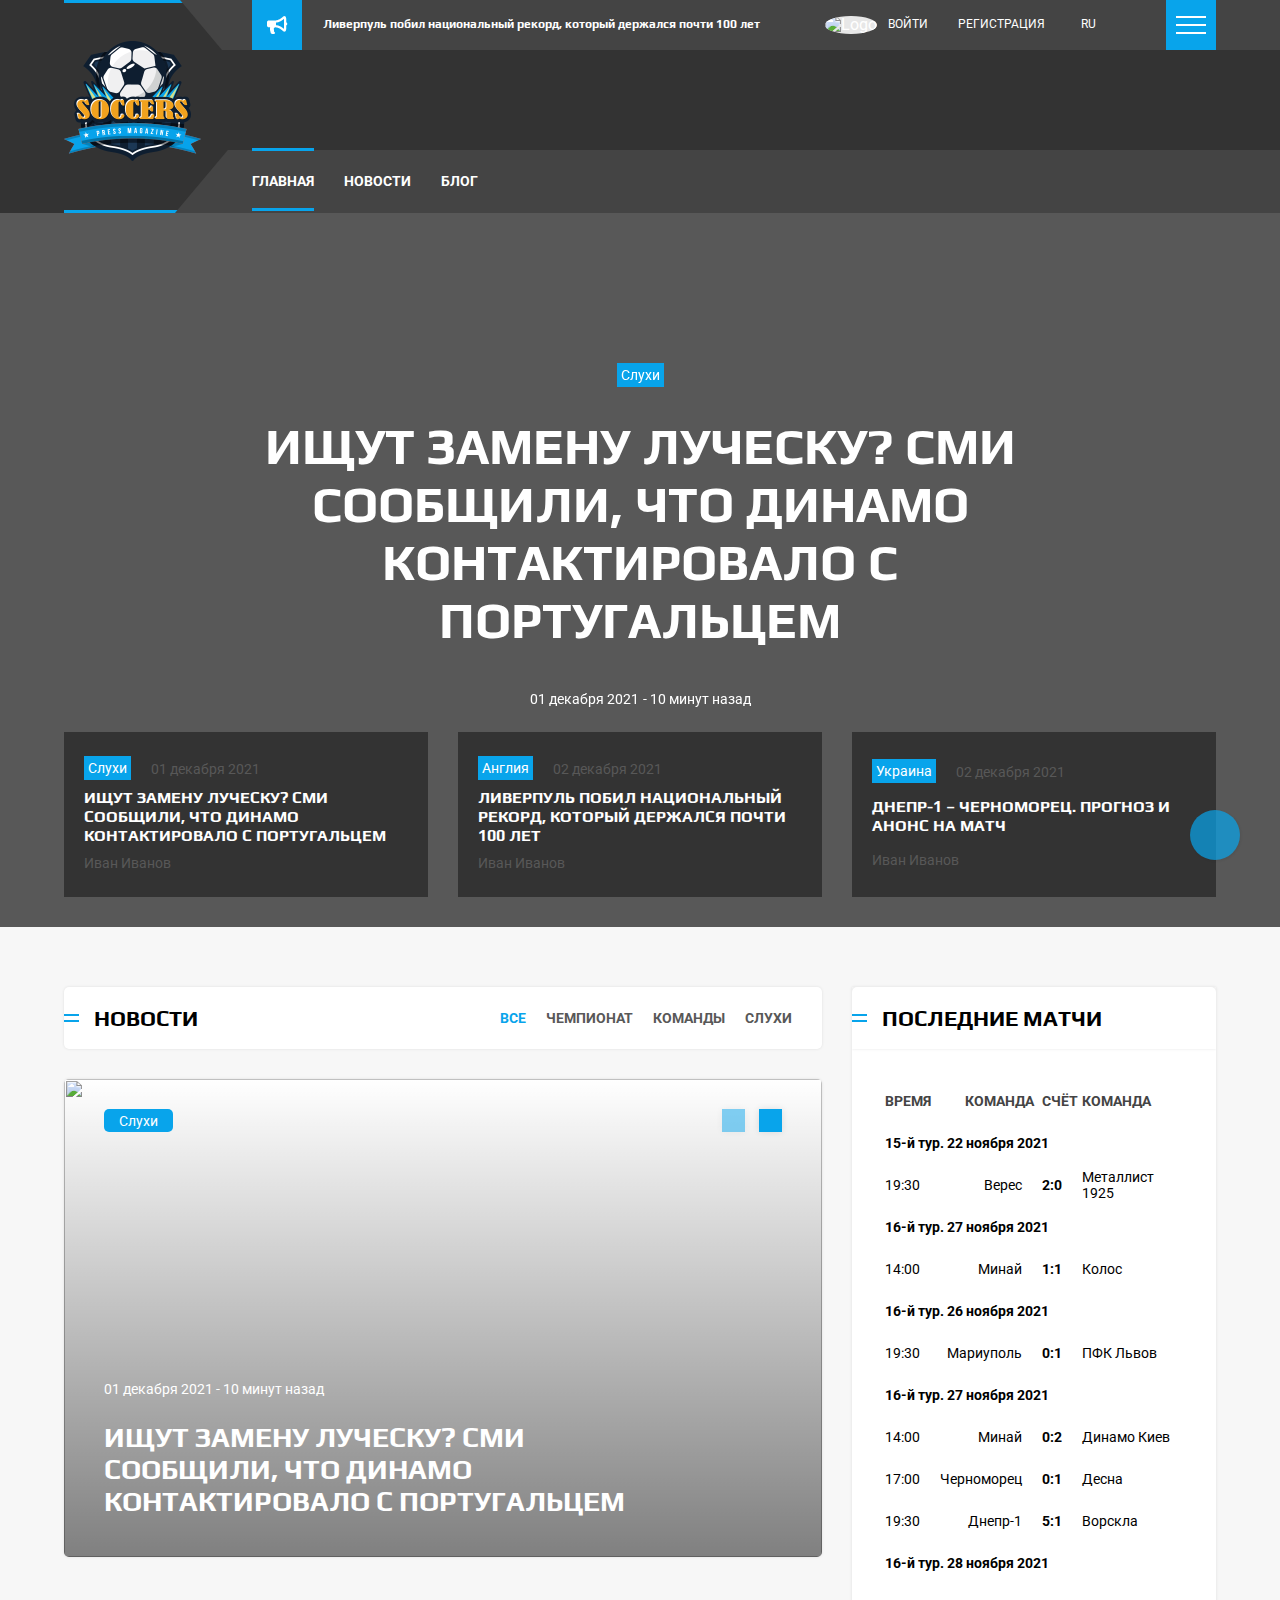
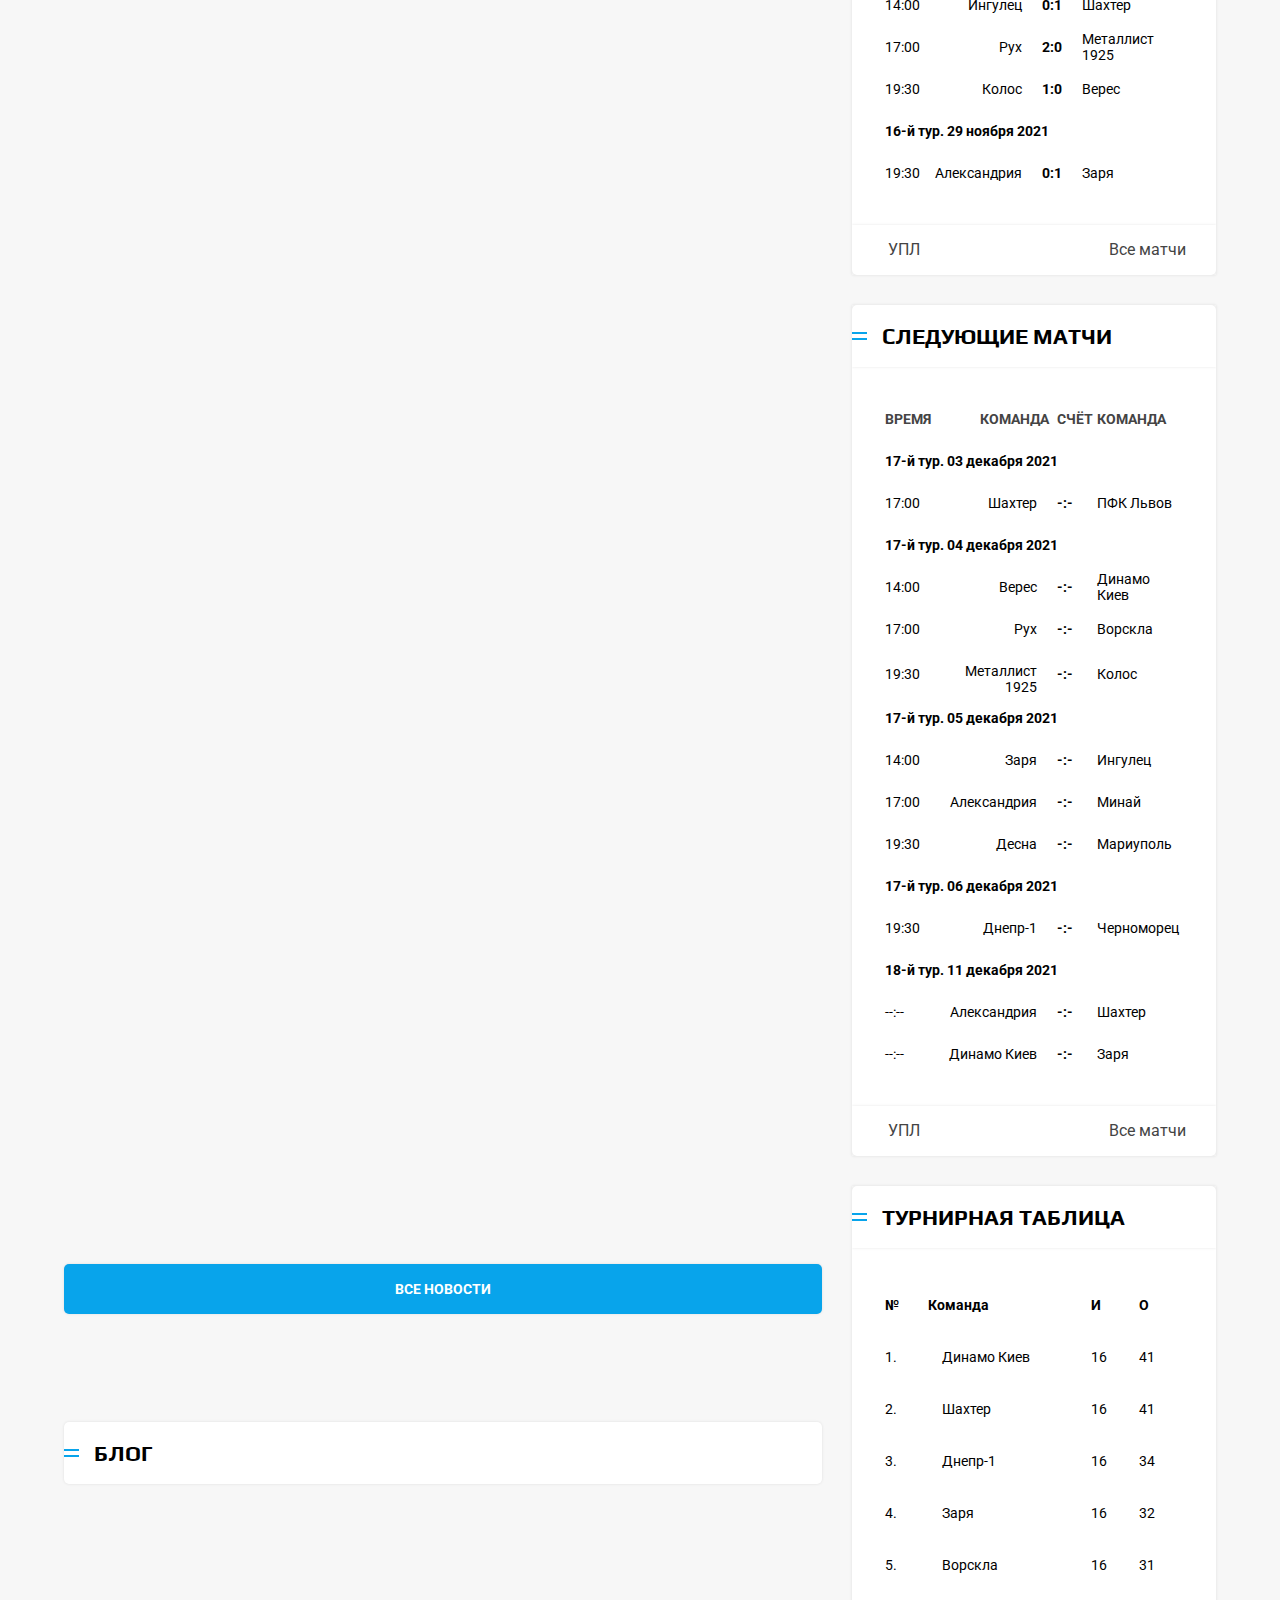
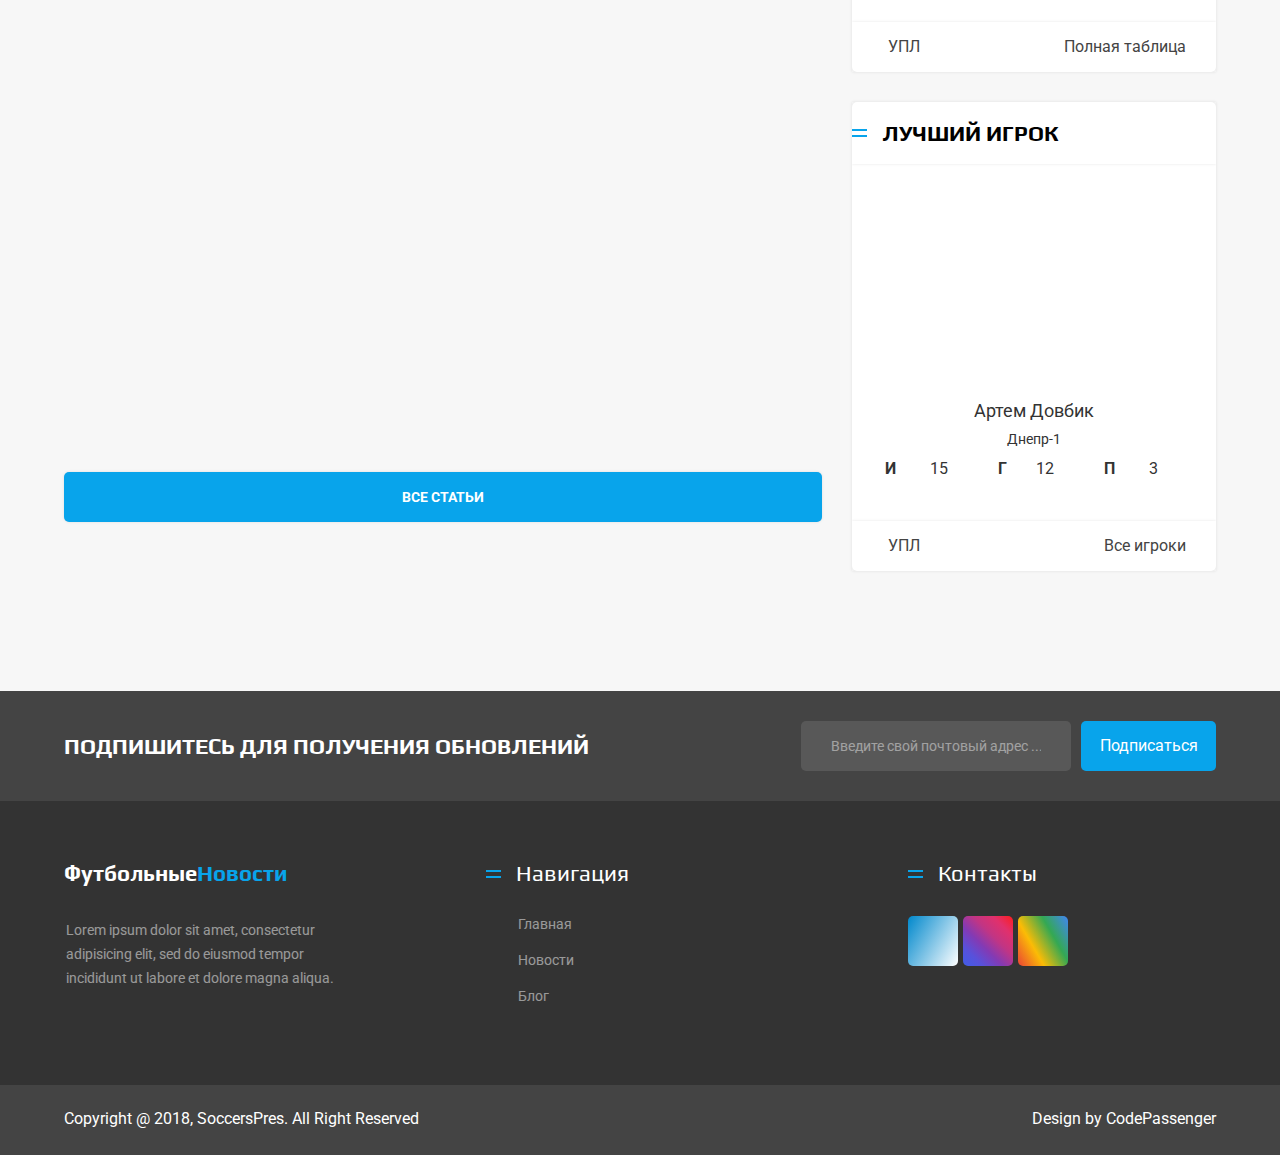
==== commit e8a7fd96: "Кнопка вверх" ====
--- a/index.html
+++ b/index.html
@@ -17,7 +17,7 @@
 <body>
   <header class="header">
     <div class="container">
-      <div class="header-wrapper">
+      <div name="header" class="header-wrapper">
         <div class="header-top">
           <a href="" class="header__logo">
             <img src="img/logo/logo.png" alt="Logo">
@@ -69,7 +69,7 @@
                 <a href="#" class="link active-link header-nav__link header-nav__link--this">Главная</a>
               </li>
               <li class="header-nav__item">
-                <a href="#" class="link header-nav__link">Новости</a>
+                <a href="news.html" class="link header-nav__link">Новости</a>
               </li>
               <li class="header-nav__item">
                 <a href="#" class="link header-nav__link">Блог</a>
@@ -479,7 +479,7 @@
             </div>
             <!-- /.news-card -->
 
-            <a href="#" class="button news__button">
+            <a href="news.html" class="button news__button">
               <span>Все новости</span>
             </a>
 
@@ -1035,7 +1035,7 @@
             </div>
             <!-- /.news-card -->
 
-            <a href="#" class="button news__button">
+            <a href="blog.html" class="button news__button">
               <span>Все статьи</span>
             </a>
 
@@ -1086,13 +1086,13 @@
             <nav>
               <ul>
                 <li>
-                  <a href="#">Главная</a>
+                  <a href="index.html">Главная</a>
                 </li>
                 <li>
-                  <a href="#">Новости</a>
+                  <a href="news.html">Новости</a>
                 </li>
                 <li>
-                  <a href="#">Блог</a>
+                  <a href="blog.html">Блог</a>
                 </li>
               </ul>
             </nav>
@@ -1140,6 +1140,8 @@
   </footer>
   <!-- /.footer -->
 
+  <a href="#" class="up"><i class="fas fa-arrow-up"></i></a>
+
 
   <script src="js/plugins/aos.js"></script>
   <script src="js/plugins/swiper-bundle.min.js"></script>
--- a/css/style.css
+++ b/css/style.css
@@ -398,6 +398,36 @@
   text-decoration: none;
 }
 
+.all--padding {
+  transition: all 0.4s ease;
+  padding-top: 50px !important;
+}
+
+.up {
+  position: fixed;
+  z-index: 100;
+  bottom: 40px;
+  right: 40px;
+  background-color: #08a4eb;
+  height: 50px;
+  width: 50px;
+  display: flex;
+  text-align: center;
+  justify-content: center;
+  align-items: center;
+  text-decoration: none;
+  border: none;
+  border-radius: 50%;
+  font-size: 22px;
+  opacity: 0.7;
+  box-shadow: 1px 1px 3px rgba(0, 0, 0, 0.1);
+  transition: all 0.4s ease;
+}
+
+.up:hover {
+  opacity: 1;
+}
+
 .header {
   background-color: #333333;
   position: fixed;
@@ -484,7 +514,6 @@
   display: flex;
   align-items: center;
   justify-content: space-between;
-  align-items: center;
   margin-right: 84px;
 }
 
@@ -1129,6 +1158,7 @@
   border-radius: 5px;
   margin-top: 30px;
   position: relative;
+  background-color: #fff;
 }
 
 .news-card__top {
@@ -1297,6 +1327,7 @@
   width: 100%;
   height: 50px;
   box-shadow: 0 0 3px rgba(0, 0, 0, 0.1);
+  border: none;
   border-radius: 5px;
   background-color: #08a4eb;
   margin-top: 30px;
@@ -1305,6 +1336,7 @@
   justify-content: center;
   text-align: center;
   text-decoration: none;
+  margin-bottom: 30px;
 }
 
 .news__button span {
@@ -1539,6 +1571,15 @@
   display: none;
 }
 
+.all-news {
+  transition: all 0.4s ease;
+  padding-top: 220px;
+}
+
+#all .news-card {
+  flex-basis: 31.62393162%;
+}
+
 .footer {
   margin-top: 90px;
 }
@@ -1950,6 +1991,9 @@
     left: 0;
     padding-right: 30px;
     padding-left: 30px;
+  }
+  #all .news-card {
+    flex-basis: 48.05194805195%;
   }
 }
 
@@ -2081,5 +2125,8 @@
   .footer-bottom__wrapper span {
     text-align: center;
   }
+  #all .news-card {
+    flex-basis: 100%;
+  }
 }
 /*# sourceMappingURL=style.css.map */